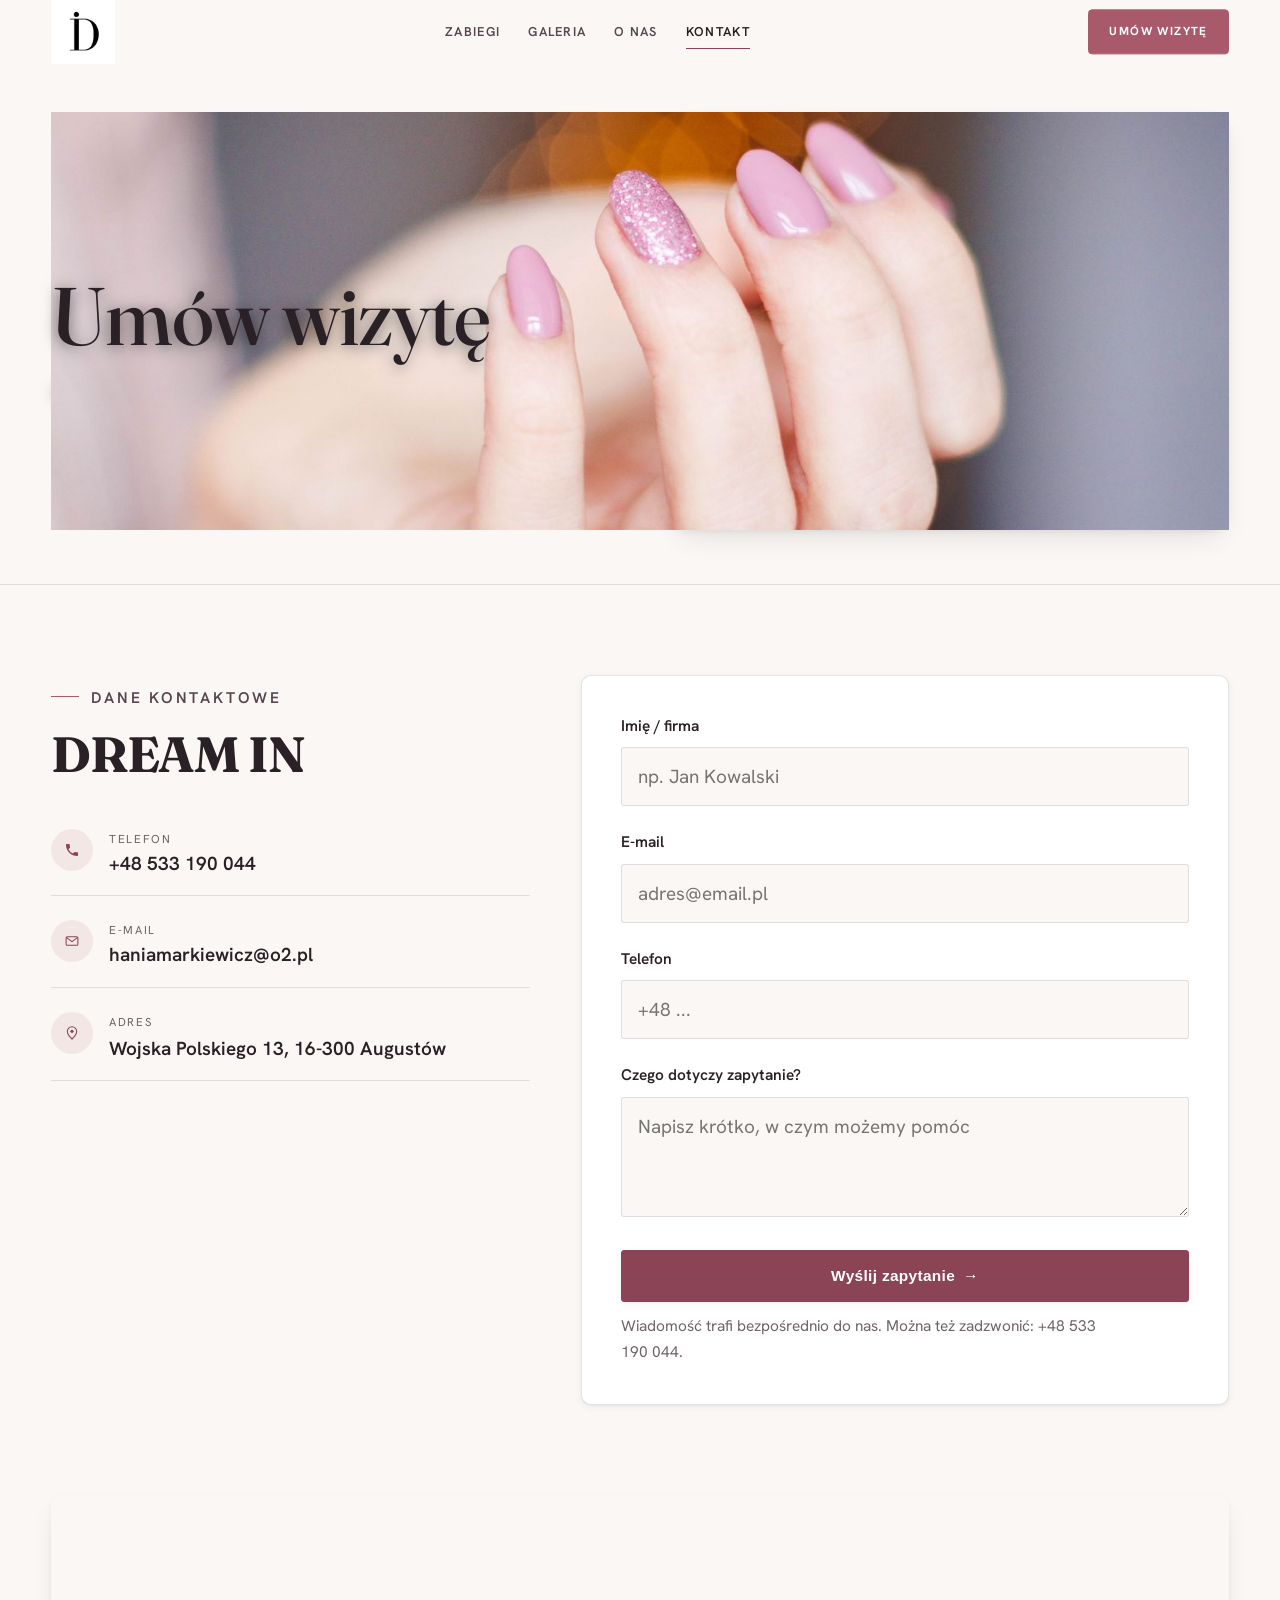
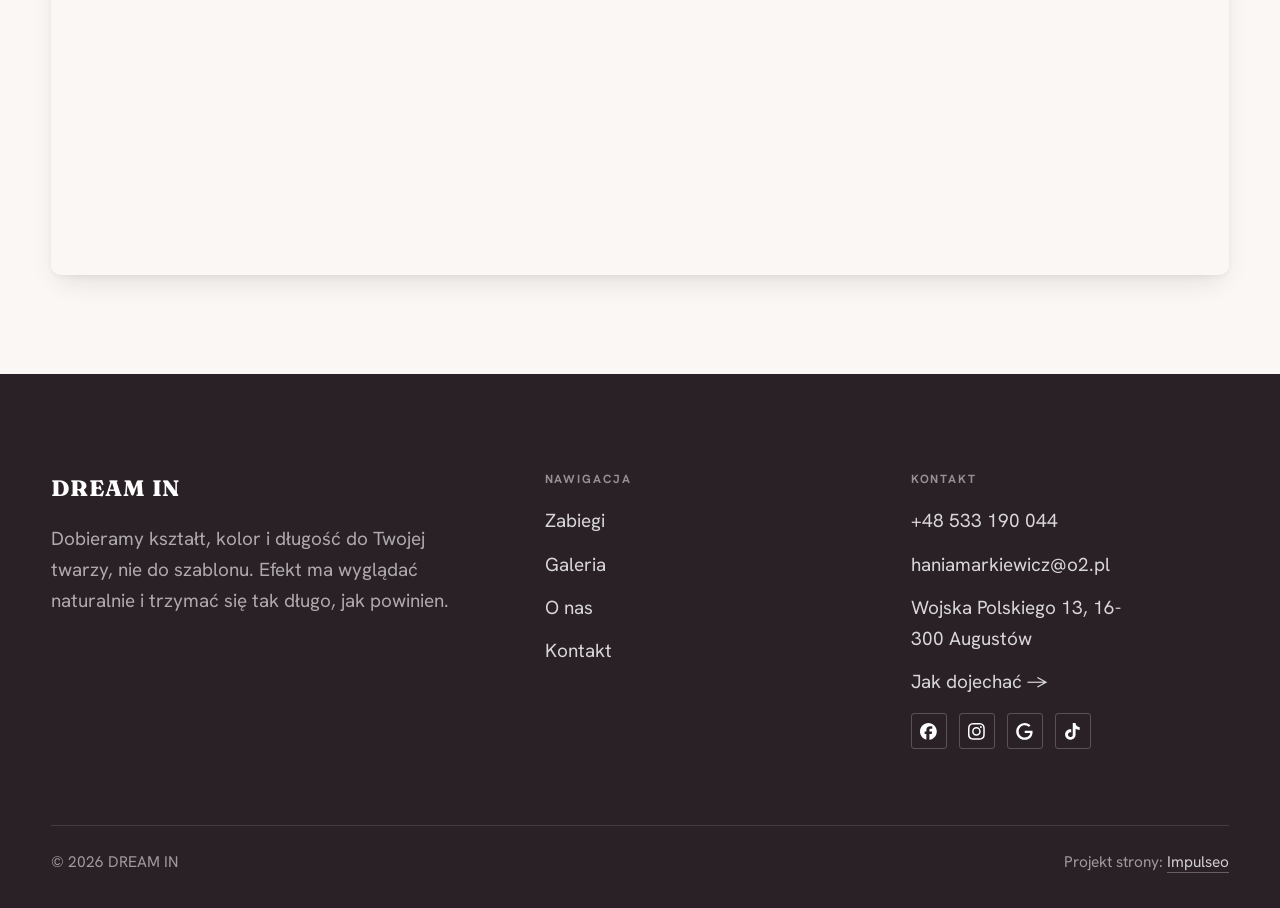
==== kontakt.html @ a9b0caac "Strona demo: dream-in" ====
<!DOCTYPE html>
<html lang="pl">
<head>
<meta charset="UTF-8">
<meta name="viewport" content="width=device-width, initial-scale=1.0">
<title>Kontakt - DREAM IN</title>
<meta name="description" content="Kontakt DREAM IN - Wojska Polskiego 13, 16-300 Augustów">
<link rel="canonical" href="https://kris20032.github.io/dream-in/kontakt.html">
<meta name="robots" content="noindex, nofollow">
<meta property="og:type" content="website">
<meta property="og:locale" content="pl_PL">
<meta property="og:site_name" content="DREAM IN">
<meta property="og:title" content="Kontakt - DREAM IN">
<meta property="og:description" content="Kontakt DREAM IN - Wojska Polskiego 13, 16-300 Augustów">
<meta property="og:url" content="https://kris20032.github.io/dream-in/kontakt.html">
<meta property="og:image" content="https://kris20032.github.io/dream-in/img/og.jpg">
<meta property="og:image:width" content="1200">
<meta property="og:image:height" content="630">
<meta name="twitter:card" content="summary_large_image">
<link rel="preconnect" href="https://fonts.googleapis.com">
<link rel="preconnect" href="https://fonts.gstatic.com" crossorigin>
<link href="https://fonts.googleapis.com/css2?family=Fraunces:wght@500;600;700&family=Hanken+Grotesk:wght@400;500;600&display=swap" rel="stylesheet">
<link rel="stylesheet" href="assets/styles.css?v=e68b31e3">
</head>
<body>

<header class="nav">
  <div class="wrap nav-inner">
    <a class="brand brand-has-logo" href="index.html"><img class="brand-logo" src="img/logo.jpg" alt="DREAM IN" width="720" height="720" decoding="async"></a>
    <nav class="nav-links">
      <a href="oferta.html">Zabiegi</a>
      <a href="realizacje.html">Galeria</a>
      <a href="o-nas.html">O nas</a>
      <a href="kontakt.html" class="active" aria-current="page">Kontakt</a>
      <a href="kontakt.html" class="btn btn-accent">Umów wizytę</a>
    </nav>
    <button class="nav-toggle" aria-label="Menu"><span></span><span></span><span></span></button>
  </div>
</header>

<main>
<section class="pagehead pagehead-soft">
  <div class="wrap">
    <figure class="ph-fig reveal"><img src="img/ph4.jpg" alt="DREAM IN - Umów wizytę" loading="lazy" width="1600" height="1066" decoding="async"></figure>
    <div class="ph-copy reveal">
      <span class="eyebrow">Kontakt</span>
      <h1>Umów wizytę</h1>
      <p>Zarezerwuj termin telefonicznie lub napisz do nas.</p>
    </div>
  </div>
</section>
<section>
  <div class="wrap contact-grid">
    <div class="reveal">
      <span class="eyebrow">Dane kontaktowe</span>
      <h2 style="margin:var(--space-4) 0 var(--space-6)">DREAM IN</h2>
      <div class="info-list">
        <div class="info-row"><div class="ic"><svg class="ico-tel" width="16" height="16" viewBox="0 0 24 24" fill="none" aria-hidden="true"><path d="M6.6 10.8a15.5 15.5 0 0 0 6.6 6.6l2.2-2.2a1 1 0 0 1 1-.24 11.4 11.4 0 0 0 3.6.58 1 1 0 0 1 1 1V20a1 1 0 0 1-1 1A17 17 0 0 1 3 4a1 1 0 0 1 1-1h3.5a1 1 0 0 1 1 1c0 1.25.2 2.46.58 3.6a1 1 0 0 1-.25 1l-2.23 2.2Z" fill="currentColor"/></svg></div><div><div class="lbl">Telefon</div><a class="val" href="tel:+48533190044">+48 533 190 044</a></div></div>
        <div class="info-row"><div class="ic"><svg class="ico-mail" width="16" height="16" viewBox="0 0 24 24" fill="none" aria-hidden="true"><rect x="3.2" y="5.5" width="17.6" height="13" rx="1.6" stroke="currentColor" stroke-width="1.6"/><path d="M4 7l8 6 8-6" stroke="currentColor" stroke-width="1.6" stroke-linecap="round" stroke-linejoin="round"/></svg></div><div><div class="lbl">E-mail</div><a class="val" href="mailto:haniamarkiewicz@o2.pl">haniamarkiewicz@o2.pl</a></div></div>
        <div class="info-row"><div class="ic"><svg class="ico-pin" width="16" height="16" viewBox="0 0 24 24" fill="none" aria-hidden="true"><path d="M12 21s7-6.1 7-11.5A7 7 0 0 0 5 9.5C5 14.9 12 21 12 21Z" stroke="currentColor" stroke-width="1.6" fill="none"/><circle cx="12" cy="9.5" r="2.4" fill="currentColor"/></svg></div><div><div class="lbl">Adres</div><div class="val">Wojska Polskiego 13, 16-300 Augustów</div></div></div>
      </div>
    </div>
    <div class="reveal">
      <form class="form" action="https://formsubmit.co/haniamarkiewicz@o2.pl" method="POST">
        <input type="hidden" name="_subject" value="Zapytanie ze strony DREAM IN">
        <input type="hidden" name="_captcha" value="false">
        <input type="hidden" name="_template" value="table">
        <div class="fld"><label for="name">Imię / firma</label><input id="name" name="name" type="text" placeholder="np. Jan Kowalski" required></div>
        <div class="fld"><label for="email">E-mail</label><input id="email" name="email" type="email" placeholder="adres@email.pl" required></div>
        <div class="fld"><label for="phone">Telefon</label><input id="phone" name="phone" type="tel" placeholder="+48 ..."></div>
        <div class="fld"><label for="msg">Czego dotyczy zapytanie?</label><textarea id="msg" name="message" placeholder="Napisz krótko, w czym możemy pomóc" required></textarea></div>
        <button type="submit" class="btn btn-accent" style="width:100%;justify-content:center">Wyślij zapytanie <span class="arr">→</span></button>
        <p class="note">Wiadomość trafi bezpośrednio do nas. Można też zadzwonić: +48 533 190 044.</p>
      </form>
    </div>
  </div>
</section>
<section style="padding-top:0">
  <div class="wrap reveal">
    <iframe class="map" title="DREAM IN - Augustów" src="https://maps.google.com/maps?q=DREAM%20IN%20August%C3%B3w&z=15&output=embed" loading="lazy" referrerpolicy="no-referrer-when-downgrade"></iframe>
  </div>
</section>
</main>

<footer>
  <div class="wrap">
    <div class="foot-grid">
      <div class="foot-brand">
        <div class="name">DREAM IN</div>
        <p>Dobieramy kształt, kolor i długość do Twojej twarzy, nie do szablonu. Efekt ma wyglądać naturalnie i trzymać się tak długo, jak powinien.</p>
      </div>
      <div class="foot-col">
        <h4>Nawigacja</h4>
        <a href="oferta.html">Zabiegi</a>
        <a href="realizacje.html">Galeria</a>
        <a href="o-nas.html">O nas</a>
        <a href="kontakt.html">Kontakt</a>
      </div>
      <div class="foot-col">
        <h4>Kontakt</h4>
        <a href="tel:+48533190044">+48 533 190 044</a>
        <a href="mailto:haniamarkiewicz@o2.pl">haniamarkiewicz@o2.pl</a>
        <p>Wojska Polskiego 13, 16-300 Augustów</p>
        <a href="https://maps.google.com/?cid=6505082979697153690&g_mp=Cidnb29nbGUubWFwcy5wbGFjZXMudjEuUGxhY2VzLlNlYXJjaFRleHQQAhgEIAA" target="_blank" rel="noopener">Jak dojechać →</a>
      <div class="foot-soc">
        <a class="soc" href="https://www.facebook.com/DreaminAugustow/?locale=pl_PL" target="_blank" rel="noopener" aria-label="Facebook - DREAM IN"><svg viewBox="0 0 24 24" aria-hidden="true" focusable="false"><path d="M9.101 23.691v-7.98H6.627v-3.667h2.474v-1.58c0-4.085 1.848-5.978 5.858-5.978.401 0 .955.042 1.468.103a8.68 8.68 0 0 1 1.141.195v3.325a8.623 8.623 0 0 0-.653-.036 26.805 26.805 0 0 0-.733-.009c-.707 0-1.259.096-1.675.309a1.686 1.686 0 0 0-.679.622c-.258.42-.374.995-.374 1.752v1.297h3.919l-.386 2.103-.287 1.564h-3.246v8.245C19.396 23.238 24 18.179 24 12.044c0-6.627-5.373-12-12-12s-12 5.373-12 12c0 5.628 3.874 10.35 9.101 11.647Z" fill="currentColor"/></svg></a>
        <a class="soc" href="https://www.instagram.com/dreamin_augustow/?hl=pl" target="_blank" rel="noopener" aria-label="Instagram - DREAM IN"><svg viewBox="0 0 24 24" aria-hidden="true" focusable="false"><path d="M7.0301.084c-1.2768.0602-2.1487.264-2.911.5634-.7888.3075-1.4575.72-2.1228 1.3877-.6652.6677-1.075 1.3368-1.3802 2.127-.2954.7638-.4956 1.6365-.552 2.914-.0564 1.2775-.0689 1.6882-.0626 4.947.0062 3.2586.0206 3.6671.0825 4.9473.061 1.2765.264 2.1482.5635 2.9107.308.7889.72 1.4573 1.388 2.1228.6679.6655 1.3365 1.0743 2.1285 1.38.7632.295 1.6361.4961 2.9134.552 1.2773.056 1.6884.069 4.9462.0627 3.2578-.0062 3.668-.0207 4.9478-.0814 1.28-.0607 2.147-.2652 2.9098-.5633.7889-.3086 1.4578-.72 2.1228-1.3881.665-.6682 1.0745-1.3378 1.3795-2.1284.2957-.7632.4966-1.636.552-2.9124.056-1.2809.0692-1.6898.063-4.948-.0063-3.2583-.021-3.6668-.0817-4.9465-.0607-1.2797-.264-2.1487-.5633-2.9117-.3084-.7889-.72-1.4568-1.3876-2.1228C21.2982 1.33 20.628.9208 19.8378.6165 19.074.321 18.2017.1197 16.9244.0645 15.6471.0093 15.236-.005 11.977.0014 8.718.0076 8.31.0215 7.0301.0839m.1402 21.6932c-1.17-.0509-1.8053-.2453-2.2287-.408-.5606-.216-.96-.4771-1.3819-.895-.422-.4178-.6811-.8186-.9-1.378-.1644-.4234-.3624-1.058-.4171-2.228-.0595-1.2645-.072-1.6442-.079-4.848-.007-3.2037.0053-3.583.0607-4.848.05-1.169.2456-1.805.408-2.2282.216-.5613.4762-.96.895-1.3816.4188-.4217.8184-.6814 1.3783-.9003.423-.1651 1.0575-.3614 2.227-.4171 1.2655-.06 1.6447-.072 4.848-.079 3.2033-.007 3.5835.005 4.8495.0608 1.169.0508 1.8053.2445 2.228.408.5608.216.96.4754 1.3816.895.4217.4194.6816.8176.9005 1.3787.1653.4217.3617 1.056.4169 2.2263.0602 1.2655.0739 1.645.0796 4.848.0058 3.203-.0055 3.5834-.061 4.848-.051 1.17-.245 1.8055-.408 2.2294-.216.5604-.4763.96-.8954 1.3814-.419.4215-.8181.6811-1.3783.9-.4224.1649-1.0577.3617-2.2262.4174-1.2656.0595-1.6448.072-4.8493.079-3.2045.007-3.5825-.006-4.848-.0608M16.953 5.5864A1.44 1.44 0 1 0 18.39 4.144a1.44 1.44 0 0 0-1.437 1.4424M5.8385 12.012c.0067 3.4032 2.7706 6.1557 6.173 6.1493 3.4026-.0065 6.157-2.7701 6.1506-6.1733-.0065-3.4032-2.771-6.1565-6.174-6.1498-3.403.0067-6.156 2.771-6.1496 6.1738M8 12.0077a4 4 0 1 1 4.008 3.9921A3.9996 3.9996 0 0 1 8 12.0077" fill="currentColor"/></svg></a>
        <a class="soc" href="https://maps.google.com/?cid=6505082979697153690&g_mp=Cidnb29nbGUubWFwcy5wbGFjZXMudjEuUGxhY2VzLlNlYXJjaFRleHQQAhgEIAA" target="_blank" rel="noopener" aria-label="Google - DREAM IN"><svg viewBox="0 0 24 24" aria-hidden="true" focusable="false"><path d="M12.48 10.92v3.28h7.84c-.24 1.84-.853 3.187-1.787 4.133-1.147 1.147-2.933 2.4-6.053 2.4-4.827 0-8.6-3.893-8.6-8.72s3.773-8.72 8.6-8.72c2.6 0 4.507 1.027 5.907 2.347l2.307-2.307C18.747 1.44 16.133 0 12.48 0 5.867 0 .307 5.387.307 12s5.56 12 12.173 12c3.573 0 6.267-1.173 8.373-3.36 2.16-2.16 2.84-5.213 2.84-7.667 0-.76-.053-1.467-.173-2.053H12.48z" fill="currentColor"/></svg></a>
        <a class="soc" href="https://www.tiktok.com/@dream.in.augustow" target="_blank" rel="noopener" aria-label="TikTok - DREAM IN"><svg viewBox="0 0 24 24" aria-hidden="true" focusable="false"><path d="M12.525.02c1.31-.02 2.61-.01 3.91-.02.08 1.53.63 3.09 1.75 4.17 1.12 1.11 2.7 1.62 4.24 1.79v4.03c-1.44-.05-2.89-.35-4.2-.97-.57-.26-1.1-.59-1.62-.93-.01 2.92.01 5.84-.02 8.75-.08 1.4-.54 2.79-1.35 3.94-1.31 1.92-3.58 3.17-5.91 3.21-1.43.08-2.86-.31-4.08-1.03-2.02-1.19-3.44-3.37-3.65-5.71-.02-.5-.03-1-.01-1.49.18-1.9 1.12-3.72 2.58-4.96 1.66-1.44 3.98-2.13 6.15-1.72.02 1.48-.04 2.96-.04 4.44-.99-.32-2.15-.23-3.02.37-.63.41-1.11 1.04-1.36 1.75-.21.51-.15 1.07-.14 1.61.24 1.64 1.82 3.02 3.5 2.87 1.12-.01 2.19-.66 2.77-1.61.19-.33.4-.67.41-1.06.1-1.79.06-3.57.07-5.36.01-4.03-.01-8.05.02-12.07z" fill="currentColor"/></svg></a>
      </div>
      </div>
    </div>
    <div class="foot-bot">
      <span>© 2026 DREAM IN</span>
      <span>Projekt strony: <a class="foot-credit" href="https://impulseo.pl" target="_blank" rel="noopener">Impulseo</a></span>
    </div>
  </div>
</footer>
<div class="sticky-reserve"><a class="sr-book" href="kontakt.html">Umów wizytę</a><a class="sr-call" href="tel:+48533190044" aria-label="Zadzwoń"><svg class="ico-tel" width="16" height="16" viewBox="0 0 24 24" fill="none" aria-hidden="true"><path d="M6.6 10.8a15.5 15.5 0 0 0 6.6 6.6l2.2-2.2a1 1 0 0 1 1-.24 11.4 11.4 0 0 0 3.6.58 1 1 0 0 1 1 1V20a1 1 0 0 1-1 1A17 17 0 0 1 3 4a1 1 0 0 1 1-1h3.5a1 1 0 0 1 1 1c0 1.25.2 2.46.58 3.6a1 1 0 0 1-.25 1l-2.23 2.2Z" fill="currentColor"/></svg></a></div>
<div class="demo-wazne" data-do="2026-09-01" data-cykl="3" hidden><svg class="dw-ico" width="13" height="13" viewBox="0 0 24 24" fill="none" aria-hidden="true"><circle cx="12" cy="12" r="8.6" stroke="currentColor" stroke-width="1.8"/><path d="M12 7.2V12l3.3 2" stroke="currentColor" stroke-width="1.8" stroke-linecap="round"/></svg><span class="dw-txt"></span></div>

<script src="assets/main.js"></script>
</body>
</html>
---- assets/styles.css ----
/* ============================================================
   STOLBASZ — premium, architektoniczny B2B fit-out
   Jasna paleta, zero brązu. System wg premium-web-craft.
   Projekt strony: Impulseo (impulseo.pl)
   ============================================================ */

:root{
  /* PALETA — jasna, architektoniczna, chłodna */
  --paper:#FBF7F4;          /* główne tło */
  --paper-2:#F1E7E4;        /* sekcje alternatywne (chłodny jasny szary) */
  --paper-3:#F1E7E4;        /* delikatne wypełnienia */
  --ink:#2A2126;            /* tekst główny — chłodny grafit */
  --ink-soft:#574550;       /* nagłówki drugorzędne */
  --muted:#94888C;          /* tekst poboczny */
  --line:rgba(42,33,38,.12);/* hairline */
  --accent:#A85A6B;         /* stonowany petrol-slate — jedyny akcent */
  --accent-d:#8A4456;
  --accent-soft:rgba(168,90,107,.10);
  --dark:#2A2126;           /* sekcje ciemne (stopka/CTA) */

  /* HOVER ZDJĘĆ — JEDEN standard dla całego silnika (decyzja K. 04.08.2026, artefakt z wariantami).
     AKTUALNE (K.+Szymon 09.08.2026, wybór z artefaktu 6 wariantów): zoom 1.05 przy 1.4s -
     przy tak długim czasie mocniejszy kadr NIE skacze, tylko „oddycha". Poprzedni standard
     (1.02 / .55s z 04.08) odbierany jako dynamiczny i szybki.
     Spoczynek lekko przygaszony, ale TYLKO tam, gdzie jest mysz (@media hover:hover) —
     na telefonie zdjęcia zostają w pełnej jasności. */
  --img-zoom:1.05;                   /* K.+Szymon 09.08: wariant F z artefaktu porównawczego */
  --img-rest:brightness(.95) saturate(.99);
  --img-hot:brightness(1.06) saturate(1.05);
  --img-dur:1.4s;                    /* K.+Szymon 09.08 (wariant F): powoli = elegancko */
  --img-ease:cubic-bezier(.16,.84,.44,1);  /* miękki ogon, efekt „oddychania" */

  /* ODSTĘPY — skala 4/8 */
  --space-1:4px; --space-2:8px; --space-3:12px; --space-4:16px; --space-5:24px;
  --space-6:32px; --space-7:48px; --space-8:64px; --space-9:96px; --space-10:128px;

  /* TYPOGRAFIA — fluid clamp() (skala podbita 16.07.2026: większe, czytelniejsze litery — uwaga Adama) */
  --text-sm:clamp(.9rem,.87rem + .12vw,1rem);
  --text-base:clamp(1.08rem,1.04rem + .18vw,1.2rem);
  --text-lg:clamp(1.24rem,1.15rem + .34vw,1.44rem);
  --text-h3:clamp(1.34rem,1.22rem + .55vw,1.66rem);
  --text-h2:clamp(2.1rem,1.66rem + 2.1vw,3.1rem);
  --text-h1:clamp(2.9rem,2.1rem + 4vw,5.1rem);

  /* PROMIENIE — architektoniczne, raczej ostre */
  --r-sm:3px; --r-md:6px; --r-lg:10px;

  /* RUCH */
  --ease:cubic-bezier(.25,.46,.45,.94); --dur:.24s;

  /* CIENIE — miękkie, warstwowe */
  --sh-sm:0 1px 2px rgba(16,24,32,.04), 0 2px 8px rgba(16,24,32,.05);
  --sh-md:0 2px 6px rgba(16,24,32,.05), 0 12px 28px -8px rgba(16,24,32,.12);
  --sh-lg:0 6px 14px rgba(16,24,32,.07), 0 26px 56px -18px rgba(16,24,32,.22);

  --hairline:1px solid var(--line);

  --font-display:'Fraunces',serif;
  --font-body:'Hanken Grotesk',sans-serif;
}

*{box-sizing:border-box;margin:0;padding:0}
html{scroll-behavior:smooth}
body{
  font-family:var(--font-body);
  font-size:var(--text-base);
  line-height:1.65;
  color:var(--ink);
  background:var(--paper);
  -webkit-font-smoothing:antialiased;
  text-rendering:optimizeLegibility;
}
img{max-width:100%;height:auto;display:block}  /* height:auto = width/height z atrybutów trzyma proporcje (TOP#12) */
a{color:inherit;text-decoration:none}

.wrap{width:min(92%,1180px);margin-inline:auto}
section{padding-block:clamp(52px,6.5vw,96px)}

h1,h2,h3{font-family:var(--font-display);font-weight:700;line-height:1.08;letter-spacing:-.02em;color:var(--ink)}
h1{font-size:var(--text-h1);letter-spacing:-.035em}
h2{font-size:var(--text-h2);letter-spacing:-.025em}
h3{font-size:var(--text-h3)}
/* MIARA — długość wiersza. WCAG 2.2 SC 1.4.8: max 80 znaków; Butterick: 45–90.
   68ch daje realnie 72–78 znaków polskiego tekstu, czyli z zapasem pod granicą.
   Wcześniej limit miał TYLKO <p> — <li>, <blockquote> i <dd> nie miały żadnego,
   i to jedyny powód, dla którego 23 bloki na dwóch oddanych stronach jadą po
   83–106 znaków w wierszu (pomiar 07.08.2026, bramka `miara`).
   ⚠️ Listy i definicje ograniczamy TYLKO bez klasy: `ul`/`ol` z klasą to u nas
   układ (siatki kafli, menu), a nie tekst ciągły — tam miarę wyznacza układ. */
/* 60ch, nie 68ch (K. 10.08): po zmianie fontów na węższe kroje (DM Sans i spółka)
   w 68ch mieściło się ~90 znaków - bramka pikselowa słusznie zgłaszała przekroczenie
   granicy 80. Pomiar na żywej przeglądarce: 60ch = 90 znaków, 53ch = ~78 znaków, czyli normę WCAG 1.4.8. */
:root{ --miara:53ch }
p{max-width:min(100%,var(--miara))}
blockquote,
ul:not([class])>li, ol:not([class])>li,
dl:not([class])>dd{max-width:min(100%,var(--miara))}

/* ⚠️ Świadomie BEZ wyjątku `.tile p,.card p,.svc p{max-width:none}`, choć nasuwa się sam:
   te akapity BYŁY już ograniczone (stare `p{max-width:65ch}`), więc „wyjątek" nie odblokowałby
   niczego nowego — tylko ROZLUŹNIŁ stan sprzed zmiany na wszystkich demach naraz.
   `figcaption` żadna z reguł wyżej nie dotyczy, więc też nie potrzebuje zwolnienia. */

/* ŁAMANIE. `balance` wyrównuje długości wierszy w nagłówku, `pretty` pilnuje ostatniego
   wiersza akapitu, żeby nie został w nim jeden wyraz. Obsługiwane od Chrome 117 /
   Safari 17.5; starsze przeglądarki po prostu ignorują tę własność.
   `text-wrap:pretty` nie występowało dotąd ANI RAZ w silniku ani w repo klientów. */
h1,h2,h3,.lead,.lede{text-wrap:balance}
p,li,blockquote,dd{text-wrap:pretty}

.eyebrow{
  font-family:var(--font-body);
  font-size:var(--text-sm);
  font-weight:600;
  letter-spacing:.18em;
  text-transform:uppercase;
  color:var(--accent);
  display:inline-flex;align-items:center;gap:var(--space-3);
}
/* flex:none + margin-top = kreska trzyma się PIERWSZEJ linii. Wcześniej align-items:center
   centrowało ją względem całego bloku i przy zawinięciu (długi kicker typu
   „…WNĘTRZ · LESZNO · OD 2019") druga linia lądowała z brzydkim wcięciem. */
.eyebrow{align-items:flex-start}
.eyebrow>*,.eyebrow{text-wrap:balance}   /* dlugi kicker lamal sie na sierote typu samo „2019" w drugiej linii */
.eyebrow::before{content:"";width:28px;height:1px;background:var(--accent);display:inline-block;flex:none;margin-top:.62em}

.muted{color:var(--muted)}
.lead{font-size:var(--text-lg);line-height:1.55;color:var(--ink-soft);max-width:50ch}

/* ---------- BUTTONS ---------- */
.btn{
  display:inline-flex;align-items:center;gap:var(--space-2);
  font-weight:600;font-size:var(--text-sm);letter-spacing:.02em;
  padding:var(--space-4) var(--space-6);
  border-radius:var(--r-sm);
  transition:transform var(--dur) var(--ease),box-shadow var(--dur) var(--ease),background var(--dur) var(--ease);
  cursor:pointer;border:1px solid transparent;
}
.btn-accent{background:var(--accent);color:#fff;box-shadow:var(--sh-sm)}
.btn-accent:hover{background:var(--accent-d);transform:translateY(-2px);box-shadow:var(--sh-md)}
.btn-accent:active{transform:translateY(0);box-shadow:var(--sh-sm)}
.btn-ghost{background:transparent;color:var(--ink);border-color:var(--line)}
.btn-ghost:hover{border-color:var(--accent);color:var(--accent);transform:translateY(-2px)}
.btn-light{background:#fff;color:var(--ink);box-shadow:var(--sh-sm)}
.btn-light:hover{transform:translateY(-2px);box-shadow:var(--sh-md)}
.btn .arr{transition:transform var(--dur) var(--ease)}
.btn:hover .arr{transform:translateX(4px)}

/* ---------- NAV ---------- */
.nav{
  position:sticky;top:0;z-index:50;
  background:color-mix(in srgb,var(--paper) 88%,transparent);
  backdrop-filter:saturate(140%) blur(10px);
  border-bottom:var(--hairline);
}
.nav-inner{display:flex;align-items:center;justify-content:space-between;gap:var(--space-5);height:72px}
/* ANTY-NACHODZENIE (K. 05.08.2026): długa nazwa firmy + przycisk z pełnym numerem nie mieściły się w pasku
   i flex ściskał linki PONIŻEJ ich treści - "Kontakt" wchodził na ramkę "Zadzwoń +48 ...". Teraz ustępuje
   nazwa marki (skrót wielokropkiem), a menu i przycisk nigdy się nie kurczą ani nie zachodzą na siebie. */
.brand{display:flex;flex-direction:column;line-height:1;min-width:0;flex:0 1 auto}
.brand .name{font-family:var(--font-display);font-weight:800;font-size:1.35rem;letter-spacing:.04em;white-space:nowrap;overflow:hidden;text-overflow:ellipsis}
.brand .sub{font-size:.62rem;letter-spacing:.34em;text-transform:uppercase;color:var(--muted);margin-top:5px;white-space:nowrap;overflow:hidden;text-overflow:ellipsis}
.nav-links{display:flex;align-items:center;gap:var(--space-6);flex:0 0 auto}
.nav-links a{font-size:var(--text-sm);font-weight:500;color:var(--ink-soft);position:relative;padding-block:4px;white-space:nowrap;transition:color var(--dur) var(--ease)}
.nav-links a::after{content:"";position:absolute;left:0;bottom:0;width:0;height:1.5px;background:var(--accent);transition:width var(--dur) var(--ease)}
.nav-links a:hover,.nav-links a.active{color:var(--ink)}
.nav-links a:hover::after,.nav-links a.active::after{width:100%}
.nav-links .btn{padding:var(--space-2) var(--space-5)}
/* przyciski w nav: właściwy kolor (przebij .nav-links a) + bez podkreślenia */
.nav-links a.btn-accent{color:#fff}
.nav-links a.btn-ghost,.nav-links a.btn-light{color:var(--ink)}
/* CTA w pasku: NIE podkreślenie spod linków menu, ale ten sam przelatujący błysk,
   co na wszystkich innych przyciskach (zgłoszenie K. 13.08.2026 - „na hero jest efekt
   światła przechodzącego przez przycisk, na navbarze go nie ma, a mają być identyczne").
   Reguła `.nav-links a::after` jest silniejsza od `.btn::after`, więc trzeba jej
   geometrię wyzerować i wpisać połysk z nazwy - samo `display:none` gasiło efekt. */
.nav-links a.btn::after{
  display:block;content:"";position:absolute;inset:0;z-index:-1;pointer-events:none;
  inset:0;width:auto;height:auto;border-radius:inherit;   /* kasuje geometrię podkreślenia (width:0;height:1.5px) */
  background:linear-gradient(100deg,transparent 32%,rgba(255,255,255,.20) 50%,transparent 68%);
  translate:-120% 0}
@media (prefers-reduced-motion:no-preference){
  .nav-links a.btn:hover::after{translate:120% 0;transition:translate .75s var(--mt-ease,cubic-bezier(.16,.84,.44,1))}
}
.nav-toggle{display:none;background:none;border:none;cursor:pointer;flex-direction:column;gap:5px;padding:8px}
.nav-toggle span{width:24px;height:2px;background:var(--ink);transition:var(--dur)}
/* Ciasny zakres MIĘDZY menu mobilnym a pełnym pulpitem: zbijamy odstępy i nazwę marki,
   żeby wszystko zmieściło się naturalnie, zanim w ogóle dojdzie do skracania wielokropkiem. */
@media(max-width:1280px) and (min-width:921px){
  .nav-links{gap:var(--space-4)}
  .nav-links .btn{padding:var(--space-2) var(--space-4)}
  .brand .name{font-size:1.15rem}
}

/* ---------- HERO (split) ---------- */
.hero{position:relative;overflow:hidden;border-bottom:var(--hairline)}
.hero-grid{display:grid;grid-template-columns:1.05fr .95fr;gap:clamp(24px,4vw,60px);align-items:center;
  padding-block:clamp(36px,4.5vw,64px)}
.hero-copy .eyebrow{margin-bottom:var(--space-5)}
.hero-copy h1{margin-bottom:var(--space-5)}
.hero-copy .lead{margin-bottom:var(--space-7)}
.hero-actions{display:flex;flex-wrap:wrap;gap:var(--space-4)}
.hero-art{position:relative;aspect-ratio:4/3;border-radius:var(--r-lg);overflow:hidden;box-shadow:var(--sh-lg)}
.hero-art img{width:100%;height:100%;object-fit:cover}
.hero-art::after{content:"";position:absolute;inset:0;background:linear-gradient(180deg,transparent 55%,rgba(18,24,28,.28))}
.hero-badge{position:absolute;left:var(--space-5);bottom:var(--space-5);z-index:2;
  background:rgba(252,252,251,.94);backdrop-filter:blur(4px);
  border-radius:var(--r-md);padding:var(--space-4) var(--space-5);box-shadow:var(--sh-md);max-width:78%}
.hero-badge strong{display:block;font-family:var(--font-display);font-size:1rem;letter-spacing:-.01em}
.hero-badge span{font-size:var(--text-sm);color:var(--muted)}

/* ---------- HERO duży / kinowy (strona główna) ---------- */
.hero-cine{position:relative;min-height:clamp(560px,82vh,840px);min-height:clamp(560px,82svh,840px);display:flex;align-items:center;overflow:hidden;border-bottom:var(--hairline)}
.hero-cine>img{position:absolute;inset:0;width:100%;height:100%;object-fit:cover;z-index:0}
.hero-cine::after{content:"";position:absolute;inset:0;z-index:1;
  background:linear-gradient(95deg,rgba(13,18,23,.86) 0%,rgba(13,18,23,.64) 32%,rgba(13,18,23,.24) 62%,rgba(13,18,23,.04) 100%)}
.hero-cine .wrap{position:relative;z-index:2;padding-block:var(--space-8)}
.hero-cine .hero-copy{max-width:660px}
.hero-cine .eyebrow{color:#fff;margin-bottom:var(--space-5)}
.hero-cine .eyebrow::before{background:#fff}
.hero-cine h1{color:#fff;margin-bottom:var(--space-5);font-size:clamp(2.9rem,2rem + 4.4vw,5.2rem);text-wrap:balance}
.hero-cine .lead{color:rgba(255,255,255,.92);max-width:48ch;margin-bottom:var(--space-7)}
.hero-cine .hero-actions{display:flex;flex-wrap:wrap;gap:var(--space-4)}
/* NISKIE OKNO (laptop z dokiem i paskami przeglądarki ma ~700-780 px wysokości widoku):
   H1 do 5.2rem + długi lead nie mieściły się i przyciski wypadały POD krawędź ekranu -
   klient widział stronę bez ani jednego CTA. Skalujemy w dół, zamiast przycinać treść. */
@media(min-width:821px) and (max-height:820px){
  .hero-cine{min-height:clamp(520px,94svh,780px)}
  .hero-cine .wrap{padding-block:var(--space-6)}
  .hero-cine h1{font-size:clamp(2.2rem,1.5rem + 2.6vw,3.6rem);margin-bottom:var(--space-4)}
  .hero-cine .eyebrow{margin-bottom:var(--space-4)}
  .hero-cine .lead{margin-bottom:var(--space-5);max-width:44ch}
}
@media(max-width:680px){
  .hero-cine{min-height:clamp(520px,76vh,640px);min-height:clamp(520px,76svh,640px);align-items:flex-end}
  .hero-cine::after{background:linear-gradient(0deg,rgba(13,18,23,.9) 6%,rgba(13,18,23,.45) 55%,rgba(13,18,23,.25) 100%)}
  .hero-cine .wrap{padding-bottom:var(--space-9)}
  /* TELEFON (~90% oglądających): lead potrafił zająć 8 linii i zepchnąć CTA poza pierwszy ekran.
     Zwężamy interlinię i skalę - treści nie ucinamy, bo to ona sprzedaje. */
  .hero-cine .lead{font-size:.98rem;line-height:1.5;margin-bottom:var(--space-5)}
  .hero-cine .eyebrow{font-size:.72rem;letter-spacing:.13em;margin-bottom:var(--space-4)}
  .hero-cine .eyebrow::before{width:20px}
  .hero-cine h1{margin-bottom:var(--space-4)}
}

/* full-bleed hero variant (podstrony) */
.pagehead{position:relative;min-height:46vh;min-height:46svh;display:flex;align-items:flex-end;overflow:hidden;border-bottom:var(--hairline)}
.pagehead img{position:absolute;inset:0;width:100%;height:100%;object-fit:cover}
/* 10.08.2026 (decyzja K.): mocniejsze przyciemnienie + cień pod tekstem. Bramka mierzyła na
   nagłówkach podstron 3,38-3,43:1 przy wymaganych 4,5 — jasne zdjęcie (hala, śnieg, niebo)
   podchodziło pod biały tekst. Zdjęcia klientów są różne, więc kontrast musi dawać WARSTWA,
   a nie szczęśliwy dobór kadru. */
.pagehead::after{content:"";position:absolute;inset:0;background:linear-gradient(180deg,rgba(18,24,28,.40),rgba(18,24,28,.76))}
.pagehead .wrap{position:relative;z-index:2;padding-block:var(--space-9);color:#fff}
.pagehead h1{color:#fff;max-width:18ch;text-shadow:0 2px 16px rgba(0,0,0,.55)}
.pagehead .eyebrow{color:#fff}
.pagehead .eyebrow::before{background:#fff}
.pagehead p{color:rgba(255,255,255,.92);margin-top:var(--space-4);max-width:54ch;text-shadow:0 1px 12px rgba(0,0,0,.5)}

/* ---------- STRIP (pasek skrótów / liczby) ---------- */
.strip{background:var(--dark);color:#fff}
/* PASEK HASEŁ — standard 04.08.2026 (decyzja K.): 5 haseł w JEDNYM rzędzie, tekst WYŚRODKOWANY,
   węższe marginesy boczne niż reszta strony (pasek ma iść szerzej), równe wysokości kolumn. */
.strip .wrap{width:min(96%,1440px);display:grid;grid-template-columns:repeat(5,1fr);
  gap:var(--space-5);padding-block:var(--space-7);align-items:stretch}
.strip .item .k{font-family:var(--font-display);font-size:clamp(1.05rem,.82rem + .85vw,1.55rem);
  font-weight:800;letter-spacing:-.02em;color:#fff;line-height:1.18;text-wrap:balance}
.strip .item .v{font-size:var(--text-sm);color:rgba(255,255,255,.66);margin-top:var(--space-2);line-height:1.4}
.strip .item{border-left:2px solid var(--accent);padding-inline:var(--space-4);
  text-align:center;display:flex;flex-direction:column;justify-content:center}
/* liczba kolumn = liczba haseł, żeby ostatnie nie zostawało samo w drugim rzędzie.
   Klasę n-N nadaje multipage.py; domyślnie (bez klasy) pasek jest 5-kolumnowy. */
.strip.n-2 .wrap{grid-template-columns:repeat(2,1fr)}
.strip.n-3 .wrap{grid-template-columns:repeat(3,1fr)}
.strip.n-4 .wrap{grid-template-columns:repeat(4,1fr);gap:var(--space-6)}
.strip.n-4 .item .k{font-size:clamp(1.3rem,1rem + 1.1vw,2rem)}
.strip.n-6 .wrap{grid-template-columns:repeat(6,1fr);gap:var(--space-4)}
.strip.n-6 .item .k{font-size:clamp(.98rem,.8rem + .7vw,1.35rem)}
/* równe łamanie: zamiast "długa linia + jedno słowo" obie linie zbliżonej długości */
.strip .item .k{text-wrap:balance}

/* ---------- SECTION HEAD ---------- */
.head{max-width:48rem;margin-bottom:var(--space-8)}
.head.center{margin-inline:auto;text-align:center}
.head .eyebrow{margin-bottom:var(--space-4)}
.head h2{margin-bottom:var(--space-4)}
.head p{color:var(--muted);font-size:var(--text-lg);line-height:1.55}
.head.center p{margin-inline:auto}

/* ---------- INTRO SPLIT ---------- */
.split{display:grid;grid-template-columns:.92fr 1.08fr;gap:clamp(28px,5vw,80px);align-items:center}
.split.rev{grid-template-columns:1.08fr .92fr}
.split.rev .split-art{order:-1}
.split-art{position:relative;aspect-ratio:5/4;border-radius:var(--r-lg);overflow:hidden;box-shadow:var(--sh-lg)}
.split-art img{width:100%;height:100%;object-fit:cover}
.split-copy h2{margin-bottom:var(--space-5)}
.split-copy p+p{margin-top:var(--space-4)}
.split-copy .btn{margin-top:var(--space-6)}

/* ---------- SERVICES (zakres) ---------- */
.svc-grid{display:grid;grid-template-columns:repeat(auto-fit,minmax(280px,1fr));gap:var(--space-5)}
.svc{background:#fff;border:var(--hairline);border-radius:var(--r-md);padding:var(--space-7) var(--space-6);
  transition:transform var(--dur) var(--ease),box-shadow var(--dur) var(--ease),border-color var(--dur) var(--ease);
  position:relative;overflow:hidden}
.svc::before{content:"";position:absolute;left:0;top:0;width:3px;height:0;background:var(--accent);transition:height var(--dur) var(--ease)}
.svc:hover{transform:translateY(-4px);box-shadow:var(--sh-md);border-color:transparent}
.svc:hover::before{height:100%}
.svc .ic{font-family:var(--font-display);font-size:.8rem;font-weight:700;letter-spacing:.12em;color:var(--accent);margin-bottom:var(--space-4)}
.svc h3{margin-bottom:var(--space-3);font-size:1.22rem}
.svc p{color:var(--muted);font-size:var(--text-base);line-height:1.6}

/* big detailed service rows */
.svc-row{display:grid;grid-template-columns:.8fr 1.2fr;gap:clamp(20px,4vw,60px);align-items:center;padding-block:var(--space-8)}
.svc-row+.svc-row{border-top:var(--hairline)}
.svc-row.rev{grid-template-columns:1.2fr .8fr}
/* Naprzemienny układ wierszy oferty: co drugi wiersz ma zdjęcie po PRAWEJ.
   Było `order:-1` — martwy kod, bo zdjęcie i tak jest pierwszym dzieckiem w HTML,
   więc wszystkie wiersze wyglądały identycznie (zdjęcie zawsze z lewej), a `rev`
   zmieniało tylko szerokość kolumn. Znalezione 29.07.2026 przy różnicowaniu kierunków
   animacji (pomiar pozycji: art.mid 390/502 przy row.mid 756 — zawsze lewa strona). */
.svc-row.rev .svc-row-art{order:2}
.svc-row-art{aspect-ratio:4/3;border-radius:var(--r-md);overflow:hidden;box-shadow:var(--sh-md)}
.svc-row-art img{width:100%;height:100%;object-fit:cover}
.svc-row h3{font-size:1.5rem;margin-bottom:var(--space-4)}
.svc-row .num{font-family:var(--font-display);font-size:.85rem;font-weight:700;letter-spacing:.14em;color:var(--accent);display:block;margin-bottom:var(--space-3)}
.svc-row ul{list-style:none;margin-top:var(--space-4);display:flex;flex-direction:column;gap:var(--space-2)}
.svc-row li{position:relative;padding-left:var(--space-5);color:var(--muted);font-size:var(--text-base)}
.svc-row li::before{content:"";position:absolute;left:0;top:.62em;width:8px;height:1px;background:var(--accent)}

/* ---------- GALLERY (realizacje) ---------- */
.gallery{display:grid;grid-template-columns:repeat(12,1fr);gap:var(--space-4);grid-auto-rows:200px}
/* GALERIA MASONRY — pionowe zdjęcia (portrety beauty/wellness) bez przycinania: kolumny, height auto */
.gallery-masonry{column-count:3;column-gap:var(--space-4)}
@media(max-width:900px){.gallery-masonry{column-count:2}}
@media(max-width:560px){.gallery-masonry{column-count:1}}
.gallery-masonry .m-tile{break-inside:avoid;margin:0 0 var(--space-4);padding:0;position:relative;overflow:hidden;border-radius:var(--r-md);border:1px solid var(--line)}
.gallery-masonry .m-tile img{width:100%;height:auto;display:block}
.gallery-masonry .m-tile .cap{position:absolute;left:0;right:0;bottom:0;padding:var(--space-4);color:#fff;background:linear-gradient(0deg,rgba(0,0,0,.55),transparent);font-size:var(--text-sm)}
.gallery-masonry .m-tile .cap small{display:block;font-weight:400;opacity:.78;letter-spacing:.04em;text-transform:uppercase;font-size:.66rem;margin-top:3px}
.tile{position:relative;overflow:hidden;border-radius:var(--r-md);box-shadow:var(--sh-sm);
  transition:transform var(--dur) var(--ease),box-shadow var(--dur) var(--ease)}
.tile img{width:100%;height:100%;object-fit:cover;
  transition:transform var(--img-dur) var(--img-ease),filter var(--img-dur) var(--img-ease)}
.tile:hover{box-shadow:var(--sh-md)}
.tile .cap{position:absolute;left:0;right:0;bottom:0;padding:var(--space-5) var(--space-4) var(--space-4);
  /* mocniejszy spad + cien pod tekstem: na JASNYCH zdjeciach klienta (biale fronty, sciany)
     slaby gradient dawal kontrast ~1.5:1 zamiast wymaganych 3.6:1 (bramka wygladu, 10.08.2026) */
  background:linear-gradient(transparent 10%,rgba(18,24,28,.55) 40%,rgba(18,24,28,.88) 68%,rgba(18,24,28,.99));color:#fff;
  text-shadow:0 1px 2px rgba(0,0,0,.85),0 2px 10px rgba(0,0,0,.55);
  font-size:var(--text-sm);font-weight:600;letter-spacing:.01em;
  opacity:0;transform:translateY(8px);transition:var(--dur) var(--ease)}
.tile:hover .cap{opacity:1;transform:translateY(0)}
.tile .cap small{display:block;font-weight:400;opacity:.78;letter-spacing:.04em;text-transform:uppercase;font-size:.66rem;margin-top:3px}
/* bento spans */
.t-wide{grid-column:span 6}
.t-tall{grid-column:span 6;grid-row:span 2}
.t-std{grid-column:span 6}
.t-third{grid-column:span 4}
.t-two3{grid-column:span 8}

/* ---------- TRUST / WIARYGODNOŚĆ ---------- */
.trust{background:var(--paper-2)}
.trust-grid{display:grid;grid-template-columns:repeat(auto-fit,minmax(240px,1fr));gap:var(--space-5);margin-top:var(--space-7)}
.trust-card{background:#fff;border-radius:var(--r-md);padding:var(--space-7) var(--space-6);box-shadow:var(--sh-sm);border-top:3px solid var(--accent)}
.trust-card .big{font-family:var(--font-display);font-size:clamp(1.8rem,1.3rem + 1.6vw,2.6rem);font-weight:800;letter-spacing:-.02em;color:var(--ink);line-height:1}
.trust-card h3{font-size:1.12rem;margin:var(--space-3) 0 var(--space-2)}
.trust-card p{color:var(--muted);font-size:var(--text-base);line-height:1.55}

/* ---------- CTA band ---------- */
.cta{background:var(--dark);color:#fff;position:relative;overflow:hidden}
/* telefon w CTA: na ciemnym tle biały (domyślnie), rodziny z JASNYM tłem CTA
   nadpisują to u siebie - wcześniej kolor siedział w stylu inline i wygrywał z rodziną. */
.cta .btn-ghost-cta{color:#fff;border-color:rgba(255,255,255,.3)}
.cta .wrap{display:grid;grid-template-columns:1.4fr .6fr;gap:var(--space-7);align-items:center;position:relative;z-index:2}
.cta h2{color:#fff;max-width:20ch}
.cta p{color:rgba(255,255,255,.74);margin-top:var(--space-4)}
.cta-actions{display:flex;flex-direction:column;gap:var(--space-3);align-items:flex-start}
.cta::before{content:"";position:absolute;right:-80px;top:-80px;width:360px;height:360px;border-radius:50%;
  background:radial-gradient(circle,var(--accent-soft),transparent 70%)}

/* ---------- CONTACT ---------- */
.contact-grid{display:grid;grid-template-columns:.85fr 1.15fr;gap:clamp(28px,4vw,56px);align-items:start}
.info-list{display:flex;flex-direction:column;gap:var(--space-2)}
.info-row{display:flex;gap:var(--space-4);align-items:flex-start;padding-block:var(--space-4);border-bottom:var(--hairline)}
.info-row .ic{flex:none;width:42px;height:42px;display:grid;place-items:center;border-radius:50%;
  background:var(--accent-soft);color:var(--accent);font-size:1.05rem}
.info-row .lbl{font-size:.72rem;letter-spacing:.14em;text-transform:uppercase;color:var(--muted)}
.info-row .val{font-weight:600;font-size:var(--text-base);margin-top:2px}
.info-row a.val:hover{color:var(--accent)}
.map{border:none;border-radius:var(--r-lg);box-shadow:var(--sh-md);width:100%;height:100%;min-height:380px;filter:grayscale(.2) contrast(1.02)}
.form{background:#fff;border:var(--hairline);border-radius:var(--r-lg);padding:clamp(24px,3vw,40px);box-shadow:var(--sh-sm)}
.form .fld{margin-bottom:var(--space-5)}
.form label{display:block;font-size:var(--text-sm);font-weight:600;margin-bottom:var(--space-2)}
.form input,.form textarea{width:100%;font-family:inherit;font-size:var(--text-base);color:var(--ink);
  padding:var(--space-4);border:var(--hairline);border-radius:var(--r-sm);background:var(--paper);transition:border-color var(--dur)}
.form input:focus,.form textarea:focus{outline:none;border-color:var(--accent);background:#fff}
.form textarea{resize:vertical;min-height:120px}
.form .note{font-size:var(--text-sm);color:var(--muted);margin-top:var(--space-3)}

/* ---------- FOOTER ---------- */
footer{background:var(--dark);color:#fff;padding-block:var(--space-9) var(--space-6)}
.foot-grid{display:grid;grid-template-columns:1.4fr 1fr 1fr;gap:var(--space-7);margin-bottom:var(--space-8)}
.foot-brand .name{font-family:var(--font-display);font-weight:800;font-size:1.4rem;letter-spacing:.04em}
.foot-brand p{color:rgba(255,255,255,.62);margin-top:var(--space-4);font-size:var(--text-base);max-width:38ch}
.foot-col h4{font-size:.74rem;letter-spacing:.16em;text-transform:uppercase;color:rgba(255,255,255,.5);margin-bottom:var(--space-4)}
.foot-col a,.foot-col p{display:block;color:rgba(255,255,255,.82);font-size:var(--text-base);margin-bottom:var(--space-3)}
.foot-col a:hover{color:#fff}
.foot-bot{border-top:1px solid rgba(255,255,255,.12);padding-top:var(--space-5);display:flex;justify-content:space-between;flex-wrap:wrap;gap:var(--space-3);
  font-size:var(--text-sm);color:rgba(255,255,255,.55)}
.foot-bot a:hover{color:#fff}
/* Podpis w stopce = klikalny link do impulseo.pl (31.07.2026). Ma być WIDOCZNIE klikalny,
   ale nie krzyczeć - stąd sam kolor jaśniejszy + delikatne podkreślenie na najeździe. */
.foot-bot a.foot-credit{color:rgba(255,255,255,.78);text-decoration:none;border-bottom:1px solid rgba(255,255,255,.28)}
.foot-bot a.foot-credit:hover{color:#fff;border-bottom-color:#fff}

/* ---------- REVEAL ---------- */
.reveal{opacity:0;transform:translateY(22px);transition:opacity .6s var(--ease),transform .6s var(--ease)}
.reveal.in{opacity:1;transform:none}

/* ---------- RESPONSIVE ---------- */
@media(max-width:920px){
  .hero-grid,.split,.split.rev,.svc-row,.svc-row.rev,.cta .wrap,.contact-grid,.foot-grid{grid-template-columns:1fr}
  .split.rev .split-art,.svc-row.rev .svc-row-art{order:0}
  .hero-art{aspect-ratio:16/10;max-height:420px}
  .strip .wrap,.strip.n-2 .wrap,.strip.n-3 .wrap,.strip.n-4 .wrap,.strip.n-6 .wrap{grid-template-columns:repeat(2,1fr);gap:var(--space-6)}
  .strip .item .k,.strip.n-6 .item .k{font-size:clamp(1.3rem,1.1rem + 1vw,2rem)}
  .gallery{grid-auto-rows:180px}
  .t-wide,.t-tall,.t-std,.t-third,.t-two3{grid-column:span 6}
  .t-tall{grid-row:span 1}
  .cta-actions{flex-direction:row;flex-wrap:wrap}
  .foot-grid{gap:var(--space-6)}
}
@media(max-width:680px){
  .nav-links{position:fixed;inset:72px 0 auto 0;background:var(--paper);flex-direction:column;align-items:stretch;
    gap:0;padding:var(--space-4) 6%;border-bottom:var(--hairline);box-shadow:var(--sh-md);
    transform:translateY(-120%);transition:transform var(--dur) var(--ease)}
  .nav-links.open{transform:translateY(0)}
  .nav-links a{padding-block:var(--space-4);border-bottom:var(--hairline)}
  .nav-links .btn{margin-top:var(--space-3);justify-content:center}
  .nav-toggle{display:flex}
  .strip .wrap,.strip.n-2 .wrap,.strip.n-3 .wrap,.strip.n-4 .wrap,.strip.n-6 .wrap{grid-template-columns:1fr}
  .gallery{grid-template-columns:repeat(6,1fr)}
  .foot-grid{grid-template-columns:1fr}
}
@media(prefers-reduced-motion:reduce){
  /* audyt 09.08 TOP#14: samo skrócenie duration przy animacji INFINITE = stroboskop
     (pętla .01ms miga ekranem); iteration-count:1 gasi pętlę naprawdę. Pseudoelementy
     też - tła hero (gastro/studio) animują ::before/img, blanket na * ich nie łapał. */
  *,*::before,*::after{animation-duration:.01ms!important;animation-iteration-count:1!important;animation-delay:0s!important;transition:none!important}
  .reveal{opacity:1!important;transform:none!important}
  html{scroll-behavior:auto}
}

/* ============================================================
   PREMIUM LAYER — destylat deep-researchu branż (anty-AI, spokój).
   Zmienne STOLBASZ (--accent/--ink/--paper/--line/--dark). Ruch ledwo
   zauważalny, krzywa cubic-bezier(.16,.84,.44,1); prefers-reduced-motion
   pokryte blanketem wyżej. Karty hairline zamiast cieni = #1 sygnał „nie-AI".
   ============================================================ */

/* więcej oddechu między sekcjami (liderzy: 110-130px) */
section{padding-block:clamp(64px,8vw,128px)}

/* 1) Aksamitny reveal — dłuższa, miękka krzywa zamiast „skoku" */
.reveal{transition:opacity .9s cubic-bezier(.16,.84,.44,1),transform .9s cubic-bezier(.16,.84,.44,1);will-change:opacity,transform}
/* stagger TYLKO w galerii (tam pozycja = porządek dzieci) */
.gallery .reveal:nth-child(2){transition-delay:.07s}
.gallery .reveal:nth-child(3){transition-delay:.14s}
.gallery .reveal:nth-child(4){transition-delay:.21s}
.gallery .reveal:nth-child(5){transition-delay:.28s}
.gallery .reveal:nth-child(6){transition-delay:.35s}

/* 2) Hero STATYCZNY na .hero-cine — Ken Burns CAŁKIEM WYŁĄCZONY 26.06 (3. zgłoszenie Szymona).
   GENEZA: animowanie scale na <img> hero z teksturami (cegły/framugi) re-samplinguje obraz
   klatka po klatce → na części ekranów drobne drganie/shimmer = „heroshot się trzęsie".
   translateY usunięto wcześniej, scale-only + will-change/GPU NIE wystarczyły do GWARANCJI gładkości.
   Krzysztof zażądał pewności („make sure, że błąd się nie pojawi") > efekt. Zero animacji = 0% drgania.
   Delikatny zoom zostaje TYLKO w pełnoekranowych hero gastro/studio (hg-bg/hs-bg — tło, inny
   mechanizm, chwalone, nigdy nie zgłaszane). NIE wracać do KB na .hero-cine bez realnego testu
   na sprzęcie klienta — to ryzyko regresji „trzęsienia”. */
/* BEZPIECZNY "wow" na hero = jednorazowy FADE-IN (opacity), nie zoom.
   opacity nie dotyka bitmapy → gładkie na KAŻDYM zdjęciu/ekranie/GPU, zero ryzyka migotania.
   Geometryczny ruch (scale/translate) na .hero-cine jest ZAKAZANY (bramka pilnuje). */
@keyframes heroFade{from{opacity:0}to{opacity:1}}
.hero-cine>img{transform:none;animation:heroFade 1.1s ease-out both}

/* 3) Akcentowy hairline pod nagłówkiem sekcji, który „rysuje się" przy wejściu */
.head h2{position:relative;padding-bottom:18px}
.head h2::after{content:"";position:absolute;left:0;bottom:0;height:1px;width:0;background:var(--accent);transition:width 1s cubic-bezier(.16,.84,.44,1) .15s}
.head.center h2::after{left:50%;transform:translateX(-50%)}
.head.reveal.in h2::after,.head.center.reveal.in h2::after{width:54px}

/* 4) Karty HAIRLINE zamiast cieni/zaokrągleń (najmocniejszy anty-AI detal) */
.svc{background:transparent;border:1px solid var(--line);border-radius:var(--r-sm);box-shadow:none}
.svc:hover{box-shadow:none;border-color:var(--accent);transform:translateY(-3px)}
.trust-card{background:transparent;box-shadow:none;border:1px solid var(--line);border-top:2px solid var(--accent);border-radius:var(--r-sm)}
.tile{box-shadow:none;border-radius:var(--r-sm)}
.tile:hover{box-shadow:none}

/* 5) Sticky-nav kondensuje się po przewinięciu (sygnał dopracowania) */
.nav{transition:box-shadow .4s ease,background .4s ease}
.nav.is-stuck{box-shadow:0 1px 0 var(--line),0 14px 30px -24px rgba(0,0,0,.45)}
.nav-inner{transition:height .35s var(--ease)}
.nav.is-stuck .nav-inner{height:60px}

/* 6) MANIFESTO — pełnoekranowy cytat-bohater (zastępuje generyczne „Dlaczego my") */
.manifesto{background:var(--paper-2);text-align:center}
.manifesto .wrap{max-width:60rem}
.manifesto p{font-family:var(--font-display);font-style:italic;font-size:clamp(1.6rem,1rem + 2.4vw,2.8rem);line-height:1.32;color:var(--ink-soft);margin-inline:auto;max-width:26ch;position:relative;padding-top:var(--space-8)}
.manifesto p::before{content:"";position:absolute;top:0;left:50%;transform:translateX(-50%);width:54px;height:1px;background:var(--accent)}
.manifesto p span{color:var(--accent);font-style:italic}

/* 7) GATEWAYS — 3 duże bramy-zdjęcia (zamiast paska menu usług) */
.gateways{display:grid;grid-template-columns:repeat(3,1fr);gap:var(--space-4)}
.gateway{position:relative;aspect-ratio:3/4;overflow:hidden;border-radius:var(--r-sm);display:block}
.gateway img{width:100%;height:100%;object-fit:cover;
  transition:transform var(--img-dur) var(--img-ease),filter var(--img-dur) var(--img-ease)}
.gateway::after{content:"";position:absolute;inset:0;background:linear-gradient(180deg,transparent 38%,rgba(18,24,28,.74))}
/* ===== HOVER ZDJĘĆ — jedno miejsce dla WSZYSTKICH kafli ze zdjęciem (K. 04.08.2026) ===== */
@media(hover:hover){
  .tile img,.gateway img,.m-tile img{filter:var(--img-rest)}
  .tile:hover img,
  .gateway:hover img,
  .m-tile:hover img{transform:scale(var(--img-zoom));filter:var(--img-hot)}
}
.m-tile img{transition:transform var(--img-dur) var(--img-ease),filter var(--img-dur) var(--img-ease)}
.gateway .g-ttl{position:absolute;left:0;right:0;bottom:0;z-index:2;padding:var(--space-6) var(--space-5);color:#fff;font-family:var(--font-display);font-size:1.45rem;letter-spacing:-.01em;line-height:1.15}
.gateway .g-ttl small{display:block;font-family:var(--font-body);font-size:var(--text-sm);font-weight:400;opacity:.82;letter-spacing:.03em;margin-top:5px}
@media(max-width:760px){.gateways{grid-template-columns:1fr}.gateway{aspect-ratio:16/10}}

/* 8) LOGO klienta w nagłówku (gdy podane --logo) */
/* 52px domyślnie (feedback Bartka 06.07.2026: 40px ginęło, uwaga padła 3x; ~56px sprawdzone na żywym demie anna-borowiec-makeup) */
.brand-logo{height:64px;width:auto;max-width:300px;object-fit:contain;display:block}
.nav.is-stuck .brand-logo{height:52px}
@media(max-width:680px){.brand-logo{height:46px;max-width:210px}}


/* === RWD: nagłówki na wąskich ekranach (dodane 17.07.2026 razem z fixem clamp) ===
   Po przywróceniu działania clamp() dolna granica --text-h1 (2.9rem) rozpychała
   dokument przy długich polskich słowach na telefonach. Tu ją zjeżdżamy. */
@media (max-width:560px){
  :root{
    --text-h1:clamp(1.9rem, 1.15rem + 4.4vw, 2.7rem);
    --text-h2:clamp(1.5rem, 1rem + 3vw, 2.1rem);
  }
  .hero-cine h1{font-size:clamp(1.9rem, 1.15rem + 4.4vw, 2.7rem)}
  h1,h2{overflow-wrap:break-word}
}

/* GODZINY (godziny_grid z briefu) — dzień po lewej, godziny po prawej. Wcześniej BRAK stylu
   powodował sklejenie "Poniedziałek-Piątek8:00-20:00" (dodane 2026-07-21). Neutralne dla dem bez grafiku. */
.godz{display:flex;flex-direction:column;gap:2px;max-width:440px;margin-top:8px}
.godz-row{display:flex;justify-content:space-between;align-items:baseline;gap:24px;padding:10px 0;border-bottom:1px solid var(--line)}
.godz-row:last-child{border-bottom:0}
.godz-row b{font-weight:600;color:var(--ink)}
.godz-row span{color:var(--muted);white-space:nowrap}

/* === FAQ (lekcja 08.08.2026) ===
   Sekcja faq_klinika() trafia NIE tylko do rodziny „klinika" (multipage.py: także układ FACHOWCY),
   a style leżały wyłącznie w families/klinika.css — u hydraulika/dekarza FAQ renderowało się jako
   goła lista <details> z domyślnym trójkącikiem przeglądarki (wpadka: demo Instalatorstwo Gała).
   Dlatego baza. Rodzina może to nadpisać na wierzchu. */
.faq-list{max-width:48rem;margin:var(--space-8) auto 0;display:flex;flex-direction:column;gap:var(--space-3)}
.faq-item{border:1px solid var(--line);border-radius:var(--r-md);background:var(--paper);padding:var(--space-4) var(--space-5)}
.faq-item summary{font-family:var(--font-display);font-weight:600;color:var(--ink);cursor:pointer;list-style:none;display:flex;justify-content:space-between;gap:1rem}
.faq-item summary::-webkit-details-marker{display:none}
.faq-item summary::after{content:"+";color:var(--accent-d);font-weight:700;font-size:1.2rem;line-height:1}
.faq-item[open] summary::after{content:"-"}
.faq-item p{color:var(--ink-soft);font-size:var(--text-base);line-height:1.6;margin:var(--space-3) 0 0}

/* === LICZBA OPINII PRZY SEKCJI OPINII (08.08.2026, wzorzec irismeble.pl, decyzja K.) ===
   Trzy cytaty bez kontekstu czyta się jak „firma ma trzy opinie". Ta linijka mówi wprost,
   ile ich jest naprawdę - dane i tak przychodzą z reconu i szły dotąd wyłącznie do hero.
   Baza, nie rodzina: sekcja opinii renderuje się we WSZYSTKICH układach, a style opinii
   leżą per rodzina - bez tego u części rodzin linijka byłaby gołym tekstem (ta sama pułapka
   co z FAQ wyżej). Rodzina może nadpisać na wierzchu. */
.op-meta{
  text-align:center;margin:calc(var(--space-3) * -1) 0 var(--space-6);
  color:var(--muted);font-size:var(--text-base);letter-spacing:.01em;
}
.op-meta .ico-star{color:var(--accent-d);margin-right:2px}

/* --- licznik ważności DEMA (pomysł K. 09.08) - tylko wersje pokazowe --- */
.demo-wazne{position:fixed;top:calc(var(--nav-h, 64px) + 14px);right:14px;z-index:95;
  display:inline-flex;align-items:center;gap:.45em;
  background:rgba(21,25,28,.82);color:#fff;font-size:.72rem;font-weight:600;letter-spacing:.01em;
  padding:.42em .8em .42em .62em;border-radius:999px;backdrop-filter:saturate(140%) blur(8px);
  border:1px solid rgba(255,255,255,.14);box-shadow:0 10px 24px -14px rgba(0,0,0,.6);
  pointer-events:none;
  /* NIE pokazuje się przy wejściu (K. 09.08) - wjeżdża dopiero po zejściu z hero */
  opacity:0;transform:translateY(-10px);
  transition:opacity .7s var(--ease),transform .7s var(--ease)}
.demo-wazne.is-on{opacity:1;transform:none}
.demo-wazne .dw-ico{flex:none;opacity:.85}
.demo-wazne b{font-weight:700;font-variant-numeric:tabular-nums;color:#FFD9A3}
.demo-wazne .dw-zeg{font-variant-numeric:tabular-nums;font-feature-settings:"tnum";
  opacity:.72;margin-left:.15em;letter-spacing:.01em}
.demo-wazne.is-pilne{background:rgba(150,32,28,.9);border-color:rgba(255,255,255,.2)}
.demo-wazne .dw-pilne{color:#FFE0DE}
@media(max-width:820px){.demo-wazne{top:auto;bottom:70px;right:10px}}

/* --- pasek mini-opinii pod hero (audyt 09.08 TOP#27) - tylko przy realnych recenzjach --- */
.opinie-mini{padding-block:0;border-bottom:var(--hairline)}
.opinie-mini .om-row{display:grid;grid-template-columns:repeat(3,1fr);gap:var(--space-6);padding-block:var(--space-5)}
.opinie-mini .om-item blockquote{font-size:var(--text-sm);color:var(--ink-soft);line-height:1.5;margin:0}
.opinie-mini .om-autor{display:block;margin-top:var(--space-2);font-size:.78rem;font-weight:600;color:var(--muted);letter-spacing:.04em}
@media(max-width:820px){.opinie-mini .om-row{grid-template-columns:1fr;gap:var(--space-4)}
  .opinie-mini .om-item:nth-child(n+3){display:none}}

/* --- AKCENT-TEKST (audyt 09.08 TOP#11/12, decyzja K.) ---------------------------
   Kolor firmowy jest jasny, dopóki nie musi być literą. --accent zostaje żywy
   (kreski, przyciski, pasek haseł); litera akcentowa na JASNYM tle bierze
   --accent-text (dokleja palette_auto; domyślnie accent-d). Tylko color -
   border/background/pseudo zostają żywe. Ciemna sekcja CTA = wyjątek. */
:root{--accent-text:var(--accent-d)}
.eyebrow, .svc .ic, .svc-row .num, .info-row .ic, .info-row a.val:hover,
.manifesto p span, .faq-item summary::after, .op-meta .ico-star, .op-star,
.fu-cta, .obszar-list li:hover, .btn-ghost:hover, .nav.nav-solid .brand .sub,
.proces-os .pc-cur, .os-on .proces-os .proces-line > li.os-done .pno { color:var(--accent-text) }
.cta .eyebrow { color:var(--accent) }

/* --- dostępność (audyt 09.08 TOP#23, podzbiór bezpieczny) --- */
html{scroll-padding-top:84px}                       /* kotwice nie chowają się pod sticky-nav */
:focus-visible{outline:2px solid var(--accent-text);outline-offset:2px}  /* widoczny fokus tylko z klawiatury */
main{display:block}

/* --- kafelek „Zobacz opinie w Google" (K. 09.08) - znak marki zamiast gołego linku --- */
.op-meta{text-align:center;max-width:none;margin-inline:auto}
.op-google{display:inline-flex;align-items:center;gap:.6em;
  padding:.62em 1.15em;border:1px solid var(--line);border-radius:999px;
  background:var(--paper);color:var(--ink);font-size:var(--text-sm);font-weight:600;
  transition:border-color var(--dur) var(--ease),box-shadow var(--dur) var(--ease),transform var(--dur) var(--ease)}
.op-google .op-g-ico{flex:none}                        /* oficjalny 4-kolorowy znak Google */
.op-google .arr{transition:transform var(--dur) var(--ease)}
.op-google:hover{border-color:var(--accent);box-shadow:var(--sh-sm);transform:translateY(-1px)}
.op-google:hover .arr{transform:translateX(3px)}

/* ============================================================
   HOVER KART I KAFLI - JEDEN STANDARD DLA WSZYSTKICH RODZIN (K. 10.08:
   „każde demo ma wyglądać tak premium"). Wcześniej premium-hover miała tylko
   rodzina fachowców (.fu-row), reszta rodzin renderowała karty bez reakcji.
   Zasada ta sama: reakcja NATYCHMIAST (0s), gaśnięcie łagodne; ledwie widoczne
   tło, kreska akcentu z lewej, strzałka rusza. Zero cieni-poduszek.
   ⛔ Świadomie POMIJAMY kafle ze zdjęciem (.tile/.gateway/.m-tile) - tam działa
   już zoom 1.05/1.4s i dokładanie ramek by go zabiło.
   ============================================================ */
.card, .svc, .gateway-txt, .menu-cat, .prod-card, .pak-card, .faq-item, .obj-tile{
  position:relative;transition:background .22s ease-out,border-color .22s ease-out}
.card::before, .menu-cat::before, .prod-card::before, .pak-card::before{
  content:"";position:absolute;left:0;top:0;bottom:0;width:3px;background:var(--accent);
  transform:scaleY(0);transform-origin:top;transition:transform .09s ease-out;border-radius:2px}
@media(hover:hover){
  .card:hover, .svc:hover, .menu-cat:hover, .prod-card:hover, .pak-card:hover{
    background:color-mix(in srgb,var(--accent) 9%,transparent);
    border-color:color-mix(in srgb,var(--accent) 45%,var(--line));
    transition-duration:0s}
  .card:hover::before, .menu-cat:hover::before,
  .prod-card:hover::before, .pak-card:hover::before{transform:scaleY(1)}
  .card:hover .arr, .svc:hover .arr, .menu-cat:hover .arr{transform:translateX(.3rem)}
}
.card .arr, .svc .arr, .menu-cat .arr{display:inline-block;transition:transform .1s ease-out}

/* ============================================================
   PLAKIETKA OPINII GOOGLE (K. 13.08.2026, wzór od Marcelego)
   Jedna forma we WSZYSTKICH układach hero (hg/hk/hs/ha/hd/tb/kt) zamiast
   gołego tekstu „★ Ocena 4,4 w Google · 7 opinii". Cudza ocena to najmocniejszy
   dowód zaufania na stronie - ma wyglądać jak odznaka, nie jak podpis.
   Tło i obwódka liczone z KOLORU TEKSTU, więc ta sama plakietka działa na
   ciemnym zdjęciu (biały napis → jasna mgiełka) i na jasnej sekcji (ciemny
   napis → delikatny szary). Zero osobnych wariantów do utrzymania.
   ============================================================ */
.g-badge{
  display:inline-flex;align-items:center;gap:.62em;
  padding:.52em 1em;border-radius:999px;
  background:color-mix(in srgb,currentColor 8%,transparent);
  border:1px solid color-mix(in srgb,currentColor 20%,transparent);
  -webkit-backdrop-filter:blur(6px);backdrop-filter:blur(6px);
  font-size:.98rem;line-height:1;font-weight:500;letter-spacing:.01em;
  white-space:nowrap;vertical-align:middle;max-width:100%}
.g-badge .gb-ico,.g-badge .gb-stars{flex:none}
.g-badge .gb-ocena{font-weight:700;font-size:1.08em;letter-spacing:.01em}
.g-badge .gb-txt{opacity:.92}
@media(max-width:560px){
  .g-badge{gap:.45em;padding:.45em .8em;font-size:.86rem}
  .g-badge .gb-stars{width:62px;height:12.4px}
  .g-badge .gb-ico{width:16px;height:16px}
}

/* === rodzina: wellness === */
/* ============================================================
   RODZINA: WELLNESS (beauty / spa / head spa / masaż / kosmetologia)
   Doklejane NA WIERZCH base.css. Skin beauty (Fraunces + śliwka) lub spa (Marcellus + złoto).
   Filozofia: ATMOSFERA + ZADBANIE O SIEBIE + "Umów wizytę". Miękko, zmysłowo, spokojnie.
   Tokeny TYLKO istniejące. Ceny/zabiegi/specjaliści/before-after tylko realne.
   ============================================================ */

/* --- Miększe, eleganckie karty --- */
.svc,.trust-card,.tile,.gateway,.split-art,.svc-row-art{border-radius:var(--r-lg)}

/* --- CENNIK / ZABIEGI (kategorie; ceny tylko gdy realne) - reuzyte z gastro --- */
.menu-sec{background:var(--paper-2)}
.menu-cats{display:grid;grid-template-columns:repeat(2,1fr);gap:var(--space-7) var(--space-8);max-width:62rem;margin:0 auto}
.menu-cat{border-top:1px solid var(--accent);padding-top:var(--space-4)}
.menu-cat h3{font-family:var(--font-display);font-size:1.35rem;letter-spacing:.01em;margin-bottom:var(--space-3)}
.menu-cat p{color:var(--muted);font-size:var(--text-base);line-height:1.65}
.menu-note{text-align:center;color:var(--muted);font-size:var(--text-sm);margin-top:var(--space-8);max-width:52ch;margin-inline:auto}
@media(max-width:760px){.menu-cats{grid-template-columns:1fr;gap:var(--space-6)}}

/* --- ZESPÓŁ / SPECJALISTKI (renderowane TYLKO z realnych danych) - reuzyte z kliniki --- */
.zespol-grid{display:grid;grid-template-columns:repeat(auto-fit,minmax(15rem,19rem));gap:var(--space-6);justify-content:center}
.doc{margin:0;background:var(--paper);border:1px solid var(--line);border-radius:var(--r-lg);overflow:hidden;
  transition:transform .3s var(--ease),box-shadow .3s var(--ease)}
.doc:hover{transform:translateY(-5px);box-shadow:var(--sh-md)}
.doc-photo{aspect-ratio:4/5;overflow:hidden;background:var(--paper-2)}
.doc-photo img{width:100%;height:100%;object-fit:cover;
  transition:transform var(--img-dur) var(--ease),filter var(--img-dur) var(--ease)}
@media(hover:hover){
  .doc-photo img{filter:var(--img-rest)}
  .doc:hover .doc-photo img{transform:scale(var(--img-zoom));filter:var(--img-hot)}
}
.doc figcaption{padding:var(--space-5)}
.doc-role{display:inline-block;font-size:.72rem;font-weight:700;letter-spacing:.14em;text-transform:uppercase;
  color:var(--accent);margin-bottom:var(--space-2)}
.doc-name{font-family:var(--font-display);font-size:1.15rem;margin-bottom:var(--space-2);line-height:1.2}
.doc-bio{color:var(--muted);font-size:var(--text-sm);line-height:1.55}

/* --- STICKY "Umów wizytę" (mobile) --- */
.sticky-reserve{display:none}
@media(max-width:820px){
  .sticky-reserve{display:flex;position:fixed;left:0;right:0;bottom:0;z-index:90;
    background:var(--line);box-shadow:0 -6px 20px -10px rgba(0,0,0,.4);padding-bottom:env(safe-area-inset-bottom,0px);transition:transform .25s ease,opacity .25s ease}
  .sticky-reserve.schowany{transform:translateY(110%);opacity:0;pointer-events:none}
  .sticky-reserve a{padding:15px 8px;text-align:center;font-weight:700;font-size:.95rem;letter-spacing:.01em}
  .sr-book{flex:1;background:var(--accent);color:#fff}
  .sr-call{width:60px;background:var(--paper);color:var(--ink);font-size:1.15rem;border-left:1px solid var(--line)}
  body{padding-bottom:calc(64px + env(safe-area-inset-bottom,0px))}
}

/* ============================================================
   FAZA 3 - OSOBNY UKŁAD WELLNESS (research wf_840d7930 + krytyka z policzonym WCAG). Doklejane na wierzch.
   Tożsamość: SPOKÓJ / ODDECH / ZMYSŁOWOŚĆ - jasno, miękko, editorialowo. Przeciwieństwo techniki DOM i dramatu AUTO.
   ============================================================ */

/* --- P0 KONTRAST (krytyka policzyła WCAG na skórkach): naprawy, bo predeploy NIE testuje kontrastu --- */
/* CTA na akcencie: spa złoto #B0894B + biel = 3.22 FAIL -> tło accent-d (ciemniejsze) = PASS */
.btn-accent{background:var(--accent-d);border-color:var(--accent-d);color:#fff}
.btn-accent:hover{background:var(--accent);border-color:var(--accent);color:#fff}
.sticky-reserve .sr-book{background:var(--accent-d);color:#fff}
/* eyebrow TEKST = ink-soft (akcent jako tekst na cream pada 2.5-2.9); kreska ::before zostaje akcentowa (dekoracja) */
.eyebrow{color:var(--ink-soft)}
.eyebrow::before{background:var(--accent)}
/* opisy mutedem na paper-2 padają (2.8-2.9) -> ink-soft */
.menu-cat p,.menu-note,.doc-bio,.cn-desc,.ryt-copy p{color:var(--ink-soft)}

/* --- Miękkie krzywizny: cap 16px (nie 22 = "karta z apki"); delikatny hover (bez ostrego lift) --- */
.svc,.trust-card,.tile,.gateway,.split-art,.svc-row-art,.doc,.hs-fig,.ph-fig{border-radius:16px}
.doc:hover{transform:translateY(-3px);box-shadow:var(--sh-sm)}
section{padding-block:clamp(74px,10vh,124px)}   /* nieco więcej oddechu niż reszta rodzin */

/* (NAV usunięty - generuje go silnik multipage.py: _nav_css + sekcja "NAV NOBU (silnik): wellness") */

/* === HERO WELLNESS: editorial SPLIT na bieli, zdjęcie OPRAWIONE (offset passe-partout), STATYCZNE (bez Ken Burns) === */
.hero-spa{position:relative;background:var(--paper);padding-top:clamp(6.5rem,12vh,9rem);padding-bottom:clamp(3rem,8vh,6rem)}
.hero-spa .wrap{display:grid;grid-template-columns:1.05fr 1fr;gap:clamp(2rem,5vw,5rem);align-items:center}
.hs-copy{max-width:46ch}
.hs-claim{font-family:var(--font-display);font-weight:500;line-height:1.06;letter-spacing:-.005em;
  font-size:clamp(2.3rem,1.7rem + 3vw,3.9rem);color:var(--ink);margin:var(--space-4) 0 var(--space-5)}
.hs-lead{color:var(--ink-soft);font-size:var(--text-lg);line-height:1.6;max-width:44ch;margin-bottom:var(--space-7)}
.hs-cta{border-radius:999px}
.hs-rating{margin-top:var(--space-5);color:var(--ink-soft);font-weight:600;letter-spacing:.01em;font-size:var(--text-sm)}
.hs-fig{position:relative;aspect-ratio:4/5;border-radius:16px;overflow:hidden;box-shadow:var(--sh-lg);isolation:isolate}
.hs-fig img{width:100%;height:100%;object-fit:cover;display:block}   /* hero = EAGER (bez lazy), STATYCZNE - bez animacji scale */
.hs-fig::after{content:"";position:absolute;inset:0;border:1px solid rgba(255,255,255,.5);border-radius:16px;pointer-events:none} /* delikatne passe-partout wewnątrz */
.hero-spa::before{content:"";position:absolute;right:clamp(1rem,4vw,3rem);top:clamp(5.5rem,11vh,8rem);bottom:clamp(2.5rem,7vh,5rem);
  width:min(38%,30rem);border:1px solid color-mix(in srgb,var(--accent) 40%,transparent);border-radius:16px;transform:translate(14px,14px);z-index:0;pointer-events:none} /* offsetowa ramka „matted print" za zdjęciem - sygnatura, nie zwykły split */
.hero-spa .wrap{position:relative;z-index:1}
@media(max-width:860px){
  .hero-spa .wrap{grid-template-columns:1fr;gap:var(--space-7)}
  .hs-fig{aspect-ratio:5/4;order:-1}
  .hero-spa::before{display:none}                /* offset-ramka tylko desktop (anty horizontal-scroll na mobile) */
}

/* === RYTUAŁ: naprzemienne editorialowe wiersze (zdjęcie + duży serif-numerał), hairline między - WŁASNY układ === */
.ryt-list{margin-top:var(--space-8);display:flex;flex-direction:column}
.ryt-row{display:grid;grid-template-columns:1fr 1fr;gap:clamp(1.6rem,4vw,4rem);align-items:center;
  padding-block:clamp(2rem,4vh,3.2rem);border-top:1px solid var(--line)}
.ryt-row:last-child{border-bottom:1px solid var(--line)}
.ryt-row:nth-child(even) .ryt-fig{order:2}        /* naprzemienność: zdjęcie raz lewo raz prawo */
.ryt-fig{margin:0;aspect-ratio:5/4;border-radius:16px;overflow:hidden;background:var(--paper-2)}
.ryt-fig img{width:100%;height:100%;object-fit:cover}
.ryt-no{display:block;font-family:var(--font-display);font-weight:500;font-size:clamp(2.4rem,4vw,3.6rem);
  line-height:1;color:var(--accent);opacity:.55;margin-bottom:var(--space-3)}
.ryt-copy h3{font-family:var(--font-display);font-weight:500;font-size:clamp(1.4rem,2.4vw,1.9rem);letter-spacing:-.01em;margin-bottom:var(--space-3)}
.ryt-copy p{font-size:var(--text-base);line-height:1.65;max-width:42ch}
@media(max-width:760px){.ryt-row{grid-template-columns:1fr;gap:var(--space-5)}.ryt-row .ryt-fig{order:-1!important}}
/* kroki TEKSTOWE (bez zdjęć) - editorialowa siatka: duży serif-numerał + krok, hairline u góry */
.ryt-steps{margin-top:var(--space-8);display:grid;grid-template-columns:repeat(4,1fr);gap:clamp(1.4rem,2.6vw,2.6rem)}
.ryt-step{padding-top:var(--space-5);border-top:1px solid var(--line)}
.ryt-step .ryt-no{display:block;font-family:var(--font-display);font-weight:500;font-size:clamp(2.1rem,3vw,3rem);line-height:1;color:var(--accent);opacity:.5;margin-bottom:var(--space-4)}
.ryt-step h3{font-family:var(--font-display);font-weight:500;font-size:clamp(1.2rem,1.7vw,1.55rem);letter-spacing:-.01em;margin-bottom:var(--space-3)}
.ryt-step p{font-size:var(--text-base);line-height:1.6;color:var(--ink-soft)}
@media(max-width:860px){.ryt-steps{grid-template-columns:1fr 1fr;gap:var(--space-6)}}
@media(max-width:520px){.ryt-steps{grid-template-columns:1fr;gap:var(--space-6)}}

/* === CENNIK WELLNESS: editorialowa LISTA zabiegów (wiersze hairline), NIE siatka gastro === */
.cennik{max-width:60rem;margin:var(--space-8) auto 0;display:flex;flex-direction:column}
.cennik-row{display:grid;grid-template-columns:minmax(12rem,1fr) 1.6fr;gap:clamp(1rem,3vw,3rem);
  padding-block:var(--space-5);border-top:1px solid var(--line);align-items:baseline}
.cennik-row:last-child{border-bottom:1px solid var(--line)}
.cn-name h3{font-family:var(--font-display);font-weight:500;font-size:1.3rem;letter-spacing:-.005em;line-height:1.2}
.cn-desc{color:var(--ink-soft);font-size:var(--text-base);line-height:1.6}
@media(max-width:680px){.cennik-row{grid-template-columns:1fr;gap:var(--space-2)}}

/* === PAGEHEAD JASNY (wellness): cream + ink + zdjęcie oprawione (reset ciemnego base .pagehead) === */
.pagehead-soft{min-height:0;overflow:visible;background:var(--paper);border-bottom:1px solid var(--line);
  padding-top:clamp(7rem,12vh,9.5rem);padding-bottom:clamp(2.5rem,6vh,4.5rem);display:block}
.pagehead-soft::after{display:none}
.pagehead-soft .wrap{position:relative;z-index:1;display:grid;grid-template-columns:1fr 1fr;gap:clamp(2rem,5vw,4.5rem);
  align-items:center;color:var(--ink);padding-block:0}
.pagehead-soft h1{color:var(--ink);font-family:var(--font-display);font-weight:500;letter-spacing:-.01em;max-width:16ch}
.pagehead-soft .eyebrow{color:var(--ink-soft)}
.pagehead-soft .eyebrow::before{background:var(--accent)}
.pagehead-soft p{color:var(--ink-soft);margin-top:var(--space-4);max-width:46ch}
.pagehead-soft .ph-fig{margin:0;aspect-ratio:4/3;border-radius:16px;overflow:hidden;box-shadow:var(--sh-md)}
.pagehead-soft .ph-fig img{width:100%;height:100%;object-fit:cover}
.pagehead-soft .ph-copy{order:-1}   /* figure PIERWSZE w DOM (blur-guard) -> copy wizualnie z lewej przez order */
@media(max-width:860px){.pagehead-soft .wrap{grid-template-columns:1fr}.pagehead-soft .ph-copy{order:0}.pagehead-soft .ph-fig{aspect-ratio:16/10}}

/* === VOUCHER: miękki blush-band (JEDEN akcentowy band na stronie, nie co druga sekcja) === */
.voucher{background:color-mix(in srgb,var(--accent) 9%,var(--paper));text-align:center}
.voucher h2{font-family:var(--font-display);font-weight:500}
.voucher .wrap{max-width:52rem}

/* === RYTM TŁA: cennik wraca na cream (nie paper-2), żeby blush-voucher był jedynym akcentem === */
.menu-sec{background:var(--paper)}

/* === OPINIE (gated): realne cytaty z reconu ===
   Dodane 10.08.2026 - te 4 rodziny NIE miały tego bloku, przez co sekcja opinii
   renderowala sie jako goly tekst z domyslnym wcieciem <blockquote> (zglosil K.). */
.opinie-grid{display:grid;grid-template-columns:repeat(auto-fit,minmax(16rem,1fr));gap:var(--space-6);margin-top:var(--space-8)}
.op-card{margin:0;background:var(--paper);border:1px solid var(--line);border-radius:var(--r-md);padding:var(--space-6);display:flex;flex-direction:column;gap:var(--space-3)}
.op-star{color:var(--accent-d);letter-spacing:.1em;font-size:.95rem}
.op-card blockquote{margin:0;color:var(--ink-soft);font-size:var(--text-base);line-height:1.6}
.op-autor{font-family:var(--font-display);font-weight:700;color:var(--ink);font-size:.95rem}

/* === NAV NOBU (silnik): wellness === */
.nav{position:fixed;left:0;right:0;backdrop-filter:none;border-bottom:1px solid transparent;z-index:100;transition:transform .35s var(--ease),background .35s ease,box-shadow .35s ease}
.nav.nav-hidden{transform:translateY(-100%)}
.nav.is-stuck{background:transparent;box-shadow:none;border-bottom-color:transparent}
.nav.is-stuck .nav-inner{height:64px}
.nav .brand{flex-direction:row;align-items:baseline;gap:.6rem;line-height:1}
.nav .brand .name{font-family:var(--font-display);font-weight:600;font-size:1.5rem;text-transform:uppercase;letter-spacing:.14em}
.nav .brand .sub{margin-top:0;padding-left:.65rem;border-left:1px solid currentColor;font-size:.66rem;font-weight:600;letter-spacing:.22em;text-transform:uppercase}
.nav .nav-links a{font-size:.8rem;font-weight:600;text-transform:uppercase;letter-spacing:.1em;padding-block:6px}
.nav .nav-links a::after{height:1px}
.nav .nav-links a.btn-accent{font-size:.73rem;font-weight:700;text-transform:uppercase;letter-spacing:.12em;padding:.5rem 1.1rem;border-radius:4px;box-shadow:none}
.nav .nav-links a.btn-accent{background:var(--accent);border:1px solid var(--accent);color:#14171c}
.nav .nav-links a.btn-accent:hover{background:var(--accent);border-color:var(--accent);color:#14171c;filter:brightness(1.07)}
.nav{background:color-mix(in srgb,var(--paper) 82%,transparent);backdrop-filter:saturate(140%) blur(10px)}
.nav .brand .name{color:var(--ink)}
.nav .brand .sub{color:var(--accent-d)}
.nav .nav-links a:not(.btn-accent){color:var(--ink-soft)}
.nav .nav-links a:not(.btn-accent):hover,.nav .nav-links a.active:not(.btn-accent){color:var(--ink)}
.nav .nav-links a:not(.btn-accent)::after{background:var(--accent-d)}
.nav .nav-toggle span{background:var(--ink)}
.nav.nav-solid{background:color-mix(in srgb,var(--paper) 96%,transparent);border-bottom:var(--hairline);box-shadow:0 10px 30px -24px rgba(0,0,0,.25)}
.nav.nav-hidden{box-shadow:none}
@media(min-width:681px){
.nav .nav-inner{position:relative;height:64px}
.nav .nav-links{flex:1;justify-content:center;gap:clamp(1rem,2.2vw,1.9rem);padding-right:15.5rem}
.nav .nav-links a.btn-accent{position:absolute;right:0;top:50%;transform:translateY(-50%);--klocek-stoi:translateY(-50%);margin:0}
}
@media(max-width:680px){
.nav .nav-links:not(.open){transform:translateY(-160%);visibility:hidden}
.nav .nav-links.open{visibility:visible}
.nav .brand .name{font-size:1.12rem;letter-spacing:.1em;line-height:1.15}
.nav .brand .sub{display:none}
.nav .brand{min-width:0;overflow:hidden;padding-right:.6rem}
}
@media(max-width:430px){
.nav .brand .name{font-size:.95rem;letter-spacing:.06em}
}

/* === WARSTWA PREMIUM (silnik, 08.08.2026) === */
/* ============================================================
   OŚ PROCESU „PREMIUM" + OKNO NA NIERUCHOME TŁO + ODZNAKI + POWRÓT NA GÓRĘ
   (08.08.2026 — wdrożenie decyzji K. z warsztatu ruchu II)

   ⚠️ TEN PLIK JEST DOKLEJANY **PO** PLIKU RODZINY.
   Powód: strukturę `.proces-line` stylują cztery rodziny (fachowcy, dom, klinika,
   studio) jako poziomy rząd kart. Nowy układ musi je nadpisać, a base.css ładuje
   się PRZED rodziną, więc tam by przegrał. Kolejność w multipage.py:
       base.css → rodzina → TEN PLIK → motion.css → hero-fit.css

   ZASADA BEZPIECZEŃSTWA (jak w całej warstwie ruchu):
   stany „ukryte" nadaje WYŁĄCZNIE JavaScript przez klasę na <html>. Bez skryptu
   albo przy jego błędzie strona wygląda jak przed tą zmianą — nigdy pusty ekran.
   ============================================================ */

/* ---------------- 1) OŚ PROCESU ---------------- */
.proces-os .proc-grid{
  display:grid;grid-template-columns:34% 1fr;gap:var(--space-8);align-items:start;
}
.proces-os .proc-side{position:sticky;top:calc(72px + var(--space-6))}
.proces-os .proc-side .head{text-align:left;margin:0}
.proces-os .proc-side .head h2{margin-bottom:var(--space-3)}
.proces-os .proc-side .head p{margin:0}

.proces-os .proc-count{display:flex;align-items:baseline;gap:var(--space-2);margin-top:var(--space-6)}
.proces-os .pc-cur{
  font-family:var(--font-display);font-size:2.6rem;line-height:1;color:var(--accent-d);
  font-variant-numeric:tabular-nums;
}
.proces-os .pc-all{font-size:var(--text-base);color:var(--muted);font-variant-numeric:tabular-nums}
.proces-os .proc-bar{
  height:2px;background:var(--line);border-radius:2px;overflow:hidden;
  max-width:14rem;margin-top:var(--space-3);
}
.proces-os .proc-bar > i{display:block;height:100%;width:0;background:var(--accent-d)}
.proces-os .proc-now{
  color:var(--muted);font-size:var(--text-sm);margin:var(--space-3) 0 0;min-height:2.4em;
}

/* ⚠️ TWARDY RESET OZDOBNIKÓW RODZINY (naprawa po teście 08.08.2026, demo hydraulika)
   Rodziny nie tylko układają kroki w rząd — DORYSOWUJĄ do nich własną grafikę:
   fachowcy.css ma poziomą kreskę (li::before), kropkę na osi (li::after), środkowanie
   tekstu i `.pno` jako wielki numer nad tytułem. Po nałożeniu pionowej osi zostawało
   z tego pobojowisko: numery w kółkach po lewej, a tytuły wyśrodkowane po prawej
   z wiszącymi kropkami i liniami.
   Nadpisujemy z `!important`, bo to jedyny sposób, żeby ta warstwa wygrała z CZTEREMA
   rodzinami naraz (fachowcy, dom, klinika, studio), a każda dorysowuje coś innego.
   Zasięg jest wąski — wyłącznie wnętrze `.proces-os`. */
.proces-os .proces-line > li::before,
.proces-os .proces-line > li::after{content:none !important;display:none !important}
.proces-os .proces-line > li{padding:0 !important;position:relative}
.proces-os .proces-line > li .pno,
.proces-os .proces-line > li h3,
.proces-os .proces-line > li p{text-align:left !important;margin-inline:0 !important;max-width:min(100%,var(--miara)) !important}
.proces-os .proces-line > li .pno{
  font-family:var(--font-body,inherit) !important;font-weight:500 !important;
  font-size:var(--text-sm) !important;letter-spacing:0 !important;margin-bottom:0 !important;
}

/* lista: z poziomego rzędu rodziny na pionową oś */
/* DROGA PRZEWIJANIA NA KROK (K. 09.08: „przy scrollu mega szybko przeskakuje").
   NIE spowalniamy animacji - podświetlenie musi trzymać się palca, inaczej strona
   sprawia wrażenie zacinającej się. Zamiast tego każdy krok dostaje własny kawałek
   ekranu do przewinięcia: 4 kroki x ~34vh = ~1,4 ekranu zamiast jednego machnięcia.
   Tylko duży ekran - na telefonie sticky-kolumna i tak jest wyłączona, a rozciąganie
   sekcji zamieniłoby ją w tunel. */
.proces-os .proces-line{
  display:flex;flex-direction:column;gap:var(--space-5);
  position:relative;margin:0;padding:0;list-style:none;counter-reset:none;
  grid-template-columns:none;
}
.proces-os .proces-line:before{
  content:"";position:absolute;left:1.19rem;top:1.2rem;bottom:1.2rem;width:1px;background:var(--line);
}
/* nakładka: ta sama linia, ale w kolorze akcentu, dociągnięta do aktywnego kroku.
   Wysokość ustawia skrypt (--os-fill) - oś POKAZUJE postęp zamiast tylko podświetlać kropkę. */
.proces-os .proces-line:after{
  content:"";position:absolute;left:1.19rem;top:1.2rem;width:1px;background:var(--accent);
  height:var(--os-fill, 0%);transition:height .7s cubic-bezier(.16,.84,.44,1);
  opacity:.85;pointer-events:none;
}
.proces-os .proces-line > li{
  display:grid;grid-template-columns:2.4rem 1fr;gap:var(--space-4);align-items:start;
  background:none;border:0;padding:0;margin:0;box-shadow:none;
}
.proces-os .proces-line > li .pno{
  grid-row:1 / span 3;width:2.4rem;height:2.4rem;border-radius:50%;
  display:flex;align-items:center;justify-content:center;
  background:var(--paper);border:1px solid var(--line);color:var(--muted);
  font-size:var(--text-sm);font-variant-numeric:tabular-nums;position:relative;z-index:1;
  top:auto;left:auto;right:auto;bottom:auto;transform:none;
}
.proces-os .proces-line > li h3,
.proces-os .proces-line > li p{grid-column:2;margin:0}
.proces-os .proces-line > li h3{margin-bottom:var(--space-2)}
.proces-os .proces-line > li p{color:var(--ink-soft);max-width:min(100%,var(--miara))}

/* karta kroku — tło i ramka na kolumnie treści, nie na całym <li> */
.proces-os .proces-line > li h3,
.proces-os .proces-line > li p{padding-left:0}
.proces-os .proces-line > li > h3{
  padding-top:.15rem;
}

/* ---- stany sterowane skryptem (klasa .os-on na <html>) ---- */
.os-on .proces-os .proces-line > li{
  opacity:.3;
  transition:opacity .8s cubic-bezier(.16,.84,.44,1);
}
/* krok przeczytany zostaje czytelny, ale ustępuje aktywnemu - hierarchia zamiast migotania */
.os-on .proces-os .proces-line > li.os-seen{opacity:.62}
.os-on .proces-os .proces-line > li.os-live{opacity:1}
.os-on .proces-os .proces-line > li h3,
.os-on .proces-os .proces-line > li p{
  transform:translateX(var(--os-dx, 1.4rem));
  transition:transform .65s cubic-bezier(.16,.84,.44,1);
}
.os-on .proces-os .proces-line > li.os-seen{opacity:1}
.os-on .proces-os .proces-line > li.os-seen h3,
.os-on .proces-os .proces-line > li.os-seen p{transform:translateX(0)}
.os-on .proces-os .proces-line > li.os-live .pno{
  background:var(--accent-d);border-color:var(--accent-d);color:var(--paper);
  transition:background .45s ease,color .45s ease,border-color .45s ease;
}
.os-on .proces-os .proces-line > li.os-done .pno{border-color:var(--accent-d);color:var(--accent-d)}
.os-on .proces-os .proc-bar > i{transition:width .45s cubic-bezier(.16,.84,.44,1)}

@media (min-width:901px){
  /* Droga przewijania na krok - ale treść ZAWSZE razem z numerem (błąd 09.08: kropka
     przyklejona do środka ekranu odrywała się od swojego nagłówka = chaos).
     Zapas robimy padding-bottom pod treścią, nie rozpychaniem wiersza. */
  .proces-os .proces-line{gap:0}
  .proces-os .proces-line > li{padding-bottom:clamp(150px, 26vh, 280px) !important}
  .proces-os .proces-line > li:last-child{padding-bottom:0 !important}
}
@media (max-width:900px){
  .proces-os .proc-grid{grid-template-columns:1fr;gap:var(--space-6)}
  .proces-os .proc-side{position:static}          /* przyklejony tytuł zjadałby górę ekranu */
  .proces-os .proc-count{margin-top:var(--space-4)}
  .proces-os .proc-now{display:none}
  .os-on .proces-os .proces-line > li h3,
  .os-on .proces-os .proces-line > li p{transform:none}   /* wjazd z boków tylko na dużym ekranie */
}
@media (prefers-reduced-motion:reduce){
  .os-on .proces-os .proces-line > li{opacity:1}
  .os-on .proces-os .proces-line > li h3,
  .os-on .proces-os .proces-line > li p{transform:none}
}

/* ---------------- 2) OKNO NA NIERUCHOME TŁO ----------------
   `clip-path` na sekcji tworzy kontekst przycinający, więc dziecko `position:fixed`
   przykleja się do OKNA PRZEGLĄDARKI, ale rysuje się wyłącznie w obrębie sekcji.
   ⛔ NIE `background-attachment:fixed` (tak robi irismeble.pl) — to nie działa na iOS,
   a dema oglądane są głównie na telefonie. */
.stopklatka{
  position:relative;height:min(78vh,620px);overflow:hidden;
  clip-path:inset(0);            /* to jest cały mechanizm — nie usuwać */
  background:var(--ink);
  margin:var(--space-10) 0;
}
.stopklatka .stk-bg{
  position:fixed;inset:0;background-size:cover;background-position:center;
  will-change:transform;
}
.stopklatka .stk-cap{
  position:absolute;left:0;right:0;bottom:0;margin:0;
  padding:var(--space-6) var(--space-6) var(--space-5);
  color:#fff;font-family:var(--font-display);font-size:var(--text-lg);
  background:linear-gradient(0deg,rgba(0,0,0,.55),transparent);
}
/* Telefon: pełna wysokość okna wyglądałaby jak przypadkowa pusta przerwa między sekcjami. */
@media (max-width:700px){ .stopklatka{height:52vh;margin:var(--space-8) 0} }
/* Bezpiecznik: gdy ktoś kiedyś doda transform na przodku sekcji, przyszpilenie się gubi
   i zdjęcie „ucieka". Wtedy lepiej mieć zwykłe, nieruchome tło niż rozjechany kadr. */
@supports not (clip-path: inset(0)){
  .stopklatka .stk-bg{position:absolute}
}

/* ---------------- 3) ODZNAKI / WYRÓŻNIENIA ---------------- */
.odznaki{padding:var(--space-9) 0}
.odznaki .odz-row{
  list-style:none;margin:0;padding:0;
  display:flex;flex-wrap:wrap;justify-content:center;align-items:center;
  gap:var(--space-8) var(--space-10);
}
.odznaki .odz img{
  display:block;height:5.2rem;width:auto;max-width:11rem;object-fit:contain;
}
/* ⛔ Bez wyblakłego szarego filtra, jaki ma irismeble.pl — odznaka to najmocniejszy
   dowód, jaki firma ma; przygaszona marnuje się (decyzja K. 08.08.2026). */
@media (max-width:700px){
  .odznaki{padding:var(--space-7) 0}
  .odznaki .odz-row{gap:var(--space-6)}
  .odznaki .odz img{height:4rem}
}

/* ---------------- 4) IKONY SPOŁECZNOŚCIOWE W STOPCE ---------------- */
.foot-soc{display:flex;gap:var(--space-3);margin-top:var(--space-4)}
.foot-soc .soc{
  width:2.25rem;height:2.25rem;border-radius:var(--r-sm);
  display:inline-flex;align-items:center;justify-content:center;
  border:1px solid rgba(255,255,255,.22);color:inherit;
  transition:border-color .2s ease,transform .2s ease,background .2s ease;
}
.foot-soc .soc svg{width:1.05rem;height:1.05rem;display:block}
.foot-soc .soc:hover{border-color:var(--accent);background:rgba(255,255,255,.06);transform:translateY(-1px)}
.foot-soc .soc:focus-visible{outline:2px solid var(--accent);outline-offset:2px}

/* ---------------- 5) POWRÓT NA GÓRĘ ---------------- */
.to-top{
  position:fixed;right:var(--space-5);bottom:var(--space-5);z-index:40;
  width:2.75rem;height:2.75rem;border-radius:var(--r-sm);
  display:flex;align-items:center;justify-content:center;
  background:var(--paper);color:var(--ink);border:1px solid var(--line);
  box-shadow:0 4px 16px rgba(0,0,0,.14);cursor:pointer;
  opacity:0;visibility:hidden;transform:translateY(6px);
  transition:opacity .25s ease,transform .25s ease,visibility .25s;
}
.to-top.show{opacity:1;visibility:visible;transform:translateY(0)}
.to-top svg{width:1.1rem;height:1.1rem}
.to-top:hover{border-color:var(--accent)}
.to-top:focus-visible{outline:2px solid var(--accent);outline-offset:2px}
/* Nie wolno zasłonić przyklejonego paska „Zadzwoń" na telefonie — tam siada wyżej. */
@media (max-width:680px){
  body:has(.sticky-call) .to-top,
  body:has(.sticky-reserve) .to-top{bottom:calc(var(--space-5) + 4.5rem)}
}

/* ---------------- 6) NAZWA FIRMY NA PIERWSZYM EKRANIE ----------------
   Wariant „nazwa ustępuje miejsca" (wybór K. z warsztatu ruchu II):
   nazwa wchodzi duża, po chwili siada do swojego rozmiaru i robi miejsce
   nagłówkowi sprzedażowemu. Marka i sprzedaż mieszczą się w jednym ekranie.

   Rozmiar zależy od DŁUGOŚCI nazwy (klasę wylicza multipage.py: bm-l / bm-m / bm-s),
   a nazwy dłuższe niż 30 znaków nie dostają tej sekcji wcale — patrz brandmark().
   Skalowanie dotyczy TEKSTU, nie zdjęcia: zakaz ruchu geometrycznego na .hero-cine>img
   (shimmer na teksturach) pozostaje nienaruszony. */
.hero-cine .brandmark{
  display:block;line-height:.95;margin:0 0 var(--space-4);
  font-family:var(--font-display);font-weight:600;color:#fff;
  text-shadow:0 2px 30px rgba(0,0,0,.38);
  letter-spacing:.14em;
}
.hero-cine .brandmark .bm-line{display:block;overflow:hidden}
.hero-cine .brandmark .bm-line > span{display:block}
.hero-cine .brandmark.bm-l{font-size:clamp(2.4rem,7.4vw,5.2rem)}
.hero-cine .brandmark.bm-m{font-size:clamp(1.9rem,5.2vw,3.6rem);letter-spacing:.1em}
.hero-cine .brandmark.bm-s{font-size:clamp(1.5rem,3.6vw,2.4rem);letter-spacing:.07em}
/* Bardzo wąskie ekrany: nazwa musi się złamać, a nie wyjechać poza kadr. */
.hero-cine .brandmark{overflow-wrap:anywhere}

/* stany startowe nadaje TYLKO skrypt (klasa .bm-on na <html>) */
.bm-on .hero-cine .brandmark{opacity:0;transform:scale(1.42);transform-origin:left center}
.bm-on .hero-cine .hero-copy .eyebrow,
.bm-on .hero-cine .hero-copy h1,
.bm-on .hero-cine .hero-copy .lead,
.bm-on .hero-cine .hero-copy .hero-actions{opacity:0}
.bm-on .hero-cine .brandmark.bm-in{
  opacity:1;transform:scale(1);
  transition:opacity .6s ease, transform 1s cubic-bezier(.16,.84,.44,1) .38s;
}
.bm-on .hero-cine .brandmark.bm-in ~ .eyebrow{opacity:1;transition:opacity .6s ease .9s}
.bm-on .hero-cine .brandmark.bm-in ~ h1{opacity:1;transition:opacity .6s ease 1s}
.bm-on .hero-cine .brandmark.bm-in ~ .lead{opacity:1;transition:opacity .6s ease 1.1s}
.bm-on .hero-cine .brandmark.bm-in ~ .hero-actions{opacity:1;transition:opacity .6s ease 1.2s}
@media (prefers-reduced-motion:reduce){
  .bm-on .hero-cine .brandmark{opacity:1;transform:none}
  .bm-on .hero-cine .hero-copy > *{opacity:1 !important;transition:none !important}
}

/* ============================================================
   1b) MECHANIKA PREMIUM DLA RODZIN Z WŁASNYM KSZTAŁTEM PROCESU
   (10.08.2026 — zgłoszenie K. po demie Patris: „czemu nie ma tego procesu,
   który ustaliliśmy w weekend?")

   Rodziny AUTO (poziomy rząd kart) i DOM (wiersze katalogowe) mają kształty
   dobrane celowo, żeby dema nie wyglądały jak rodzeństwo — więc nie przerabiamy
   ich na pionową oś. Dostają za to to samo, co robi oś premium: licznik kroków,
   pasek postępu, nazwę aktywnego etapu i zapalanie kroków przy przewijaniu.
   Sterowanie: `.os-mech` + `[data-os-steps]` w proces-os.js (tryb poziomy).

   Bezpiecznik bez zmian: stan „przygaszony" wchodzi WYŁĄCZNIE z klasą `.os-on`,
   którą nadaje JS. Bez skryptu sekcja wygląda dokładnie jak przed tą zmianą.
   ============================================================ */
.os-mech .proc-count{display:flex;align-items:baseline;gap:var(--space-2);margin-top:var(--space-5)}
.os-mech .pc-cur{
  font-family:var(--font-display);font-size:2.1rem;line-height:1;color:var(--accent-d);
  font-variant-numeric:tabular-nums;
}
.os-mech .pc-all{font-size:var(--text-base);color:var(--muted);font-variant-numeric:tabular-nums}
.os-mech .proc-bar{
  height:2px;background:var(--line);border-radius:2px;overflow:hidden;
  max-width:14rem;margin-top:var(--space-3);
}
.os-mech .proc-bar > i{display:block;height:100%;width:0;background:var(--accent-d);
  transition:width .5s cubic-bezier(.16,.84,.44,1)}
.os-mech .proc-now{color:var(--muted);font-size:var(--text-sm);margin:var(--space-3) 0 0;min-height:1.6em}

/* kroki: wjazd i przygaszenie tych jeszcze nieobejrzanych — bez ruszania siatki */
.os-on .os-mech [data-os-steps] > li{
  opacity:.45;transform:translateY(1rem);
  transition:opacity .55s cubic-bezier(.16,.84,.44,1),transform .55s cubic-bezier(.16,.84,.44,1);
  transition-delay:calc(var(--os-i,0) * 90ms);   /* kaskada: karty zapalają się po kolei */
}
.os-on .os-mech [data-os-steps] > li.os-seen{opacity:1;transform:none}
.os-on .os-mech [data-os-steps] > li.os-live .ap-no,
.os-on .os-mech [data-os-steps] > li.os-live .dp-no{color:var(--accent-d)}

/* SYGNATURA: kreska nad krokiem dopełnia się akcentem, gdy krok wchodzi na ekran.
   Obie rodziny mają ją już w swoim arkuszu (auto 42%, dom 38%) — tu tylko ożywa. */
.os-on .os-mech [data-os-steps] > li::before{
  transition:width .6s cubic-bezier(.16,.84,.44,1);
}
.os-on .os-mech [data-os-steps] > li.os-seen::before{width:100%}

@media (prefers-reduced-motion: reduce){
  .os-on .os-mech [data-os-steps] > li{opacity:1;transform:none;transition:none}
  .os-on .os-mech [data-os-steps] > li::before{transition:none}
  .os-mech .proc-bar > i{transition:none}
}


/* === MOTION LAYER v2 (silnik) === */
/* ============================================================
   MOTION LAYER v2 — warstwa RUCHU wspólna dla wszystkich rodzin (2026-07-26)
   ------------------------------------------------------------
   PO CO: dema były technicznie poprawne, ale statyczne („za mało efektowne",
   K. 26.07). Ta warstwa dokłada to, co dziś odróżnia stronę premium od
   porządnej: maskowane wejście nagłówków, zdjęcia odsłaniane kurtyną + zoom-out,
   parallax sterowany scrollem (CSS scroll-driven, zero JS w pętli scrolla),
   płynne przejścia MIĘDZY podstronami (View Transitions), stagger siatek.

   ZASADY BEZPIECZEŃSTWA (wynikają z realnych wpadek — NIE łamać):
   1. ⛔ ZERO ruchu geometrycznego na `.hero-cine>img` — skalowanie teksturowanej
      bitmapy = shimmer („heroshot się trzęsie", 3x Szymon). Hero rusza się TYLKO
      tekstem i tylko raz. Bramka predeploy tego pilnuje.
   2. Stan początkowy (ukrycie) ustawia ZAWSZE JavaScript przez klasę `.mt-on`
      na <html>. Bez JS / przy błędzie JS strona wygląda dokładnie jak przed tą
      warstwą — nigdy pusty ekran (wpadka Zmalovane 29.06).
   3. Używamy osobnych właściwości `scale:` / `translate:` zamiast `transform:` —
      dzięki temu wejście NIE kasuje istniejących hoverów (które jadą na transform).
   4. Każdy efekt „drogi" (parallax) tylko desktop + tylko gdy przeglądarka umie
      scroll-driven animations. Mobile dostaje sam fade/mask (bateria, jank).
   5. prefers-reduced-motion wyłącza wszystko (blanket w base.css + własne guardy).
   ============================================================ */

:root{
  --mt-ease:cubic-bezier(.16,.84,.44,1);
  --mt-step:70ms;          /* odstęp między kolejnymi elementami siatki */
}

/* ---------- 1) STAGGER — kolejne elementy siatki wchodzą po sobie ----------
   JS ustawia --i (numer w grupie). Podbita specyficzność (:nth-child(n)) bije
   sztywne delaye galerii z base.css, nie ruszając tamtego pliku. */
.reveal{transition-delay:calc(var(--i,0) * var(--mt-step))}
.gallery .reveal:nth-child(n),
.gateways .reveal:nth-child(n),
.svc-grid .reveal:nth-child(n){transition-delay:calc(var(--i,0) * var(--mt-step))}

/* dłuższy, bardziej „aksamitny" dojazd + delikatny zoom-out całej karty */
.mt-on .reveal{transition-duration:1s,1s}

/* ---------- 2) NAGŁÓWKI — wjazd linia po linii zza maski ----------
   JS dzieli tekst na realne linie (po pomiarze) i owija w .mt-line>i.
   Efekt „szuflady": litery wjeżdżają z dołu, obcięte krawędzią linii. */
/* 27.07.2026: zapas .08em był za mały - JS mierzy linie ZANIM doładuje się webfont, więc po
   podmianie fontu tekst rośnie i maska ucina dolną część linii (na telefonie widać było ucięte
   „pomiaru po montaż." nachodzące na akapit). Większy zapas + maska znika po wjeździe,
   bo wtedy nie jest już do niczego potrzebna. */
.mt-lines .mt-line{display:block;overflow:hidden;padding-bottom:.2em;margin-bottom:-.2em}
.mt-lines.mt-in .mt-line{animation:mt-unmask 0s linear 1.4s forwards}
@keyframes mt-unmask{to{overflow:visible}}
.mt-lines .mt-line > i{
  display:block;font-style:inherit;
  translate:0 108%;
  transition:translate 1.05s var(--mt-ease) var(--mt-d,0s);
}
.mt-lines.mt-in .mt-line > i{translate:0 0}

/* wariant awaryjny (nagłówek ma zagnieżdżony markup → nie dzielimy na linie) */
.mt-fade{opacity:0;translate:0 18px;transition:opacity .9s var(--mt-ease) var(--mt-d,0s),translate .9s var(--mt-ease) var(--mt-d,0s)}
.mt-fade.mt-in{opacity:1;translate:0 0}

/* ---------- 3) ZDJĘCIA — odsłanianie „kurtyną" + zoom-out do naturalnej skali ----
   clip-path jedzie od dołu do góry, jednocześnie obraz schodzi z 1.10 do 1.
   Uwaga: `scale:` (nie transform) → hover .tile:hover img{transform:scale(var(--img-zoom))}
   nadal działa i nie kłóci się z wejściem (standard hoveru: base.css, K. 04.08.2026). */
.mt-on .mt-ph > img,
.mt-on .mt-ph > picture > img{
  clip-path:inset(0 0 100% 0);
  scale:1.10;
  transition:clip-path 1.15s var(--mt-ease) var(--mt-d,0s),
             scale 1.6s var(--mt-ease) var(--mt-d,0s),
             /* BEZ tych dwóch linii deklaracja kasowała przejście hovera z base.css
                i powiększenie skakało NATYCHMIAST (znalezione 09.08 przez K. na żywym
                demie: w artefakcie płynnie, na stronie nie - różnicą była ta warstwa). */
             transform var(--img-dur) var(--img-ease),
             filter var(--img-dur) var(--img-ease);
}
.mt-on .mt-ph.in > img,
.mt-on .in .mt-ph > img,
.mt-on .mt-ph.mt-in > img,
.mt-on .mt-ph.in > picture > img,
.mt-on .in .mt-ph > picture > img{clip-path:inset(0 0 0 0);scale:1}

/* ---------- 3b) KIERUNEK KURTYNY — RÓŻNICOWANY (29.07.2026, pomysł K.) ----------
   Było: KAŻDE zdjęcie na stronie odsłaniało się identycznie, z góry w dół. Przy 15 zdjęciach
   ten sam ruch 15 razy czyta się jak szablon.

   Research (Emil Kowalski „The Magic of Clip Path" + praktyka scroll-reveal):
   reveal ma być ODSŁONIĘCIEM treści, nie ozdobą — więc kierunek nie może być losowy.
   Losowanie przy każdym wejściu sprawia, że ta sama sekcja zachowuje się inaczej po powrocie
   i strona robi się nerwowa. Dlatego kierunek wynika Z UKŁADU (deterministycznie):

   • zdjęcie OBOK TEKSTU (split/oferta)  → kurtyna pozioma, jedzie OD STRONY TEKSTU ku zdjęciu:
     oko już tam wędruje, więc ruch kontynuuje czytanie zamiast z nim walczyć;
   • KAFLE W SIATCE  → lustrzanie: lewa kolumna odsłania się od lewej, prawa od prawej,
     środek pionowo. Siatka „otwiera się" na zewnątrz, zamiast 6 razy powtórzyć ten sam gest;
   • pojedyncze zdjęcie w treści → pionowo (zgodnie z kierunkiem przewijania).

   Jedna scena = jeden spójny system, nigdy 4 różne kierunki obok siebie.
   Technicznie: tylko clip-path + scale (kompozytor, bez layoutu), ten sam czas i easing
   co dotąd — zmienia się WYŁĄCZNIE oś. */
.mt-on .mt-ph[data-dir="right"] > img,
.mt-on .mt-ph[data-dir="right"] > picture > img{clip-path:inset(0 100% 0 0)}   /* widać najpierw lewą krawędź */
.mt-on .mt-ph[data-dir="left"] > img,
.mt-on .mt-ph[data-dir="left"] > picture > img{clip-path:inset(0 0 0 100%)}    /* widać najpierw prawą krawędź */
.mt-on .mt-ph[data-dir="up"] > img,
.mt-on .mt-ph[data-dir="up"] > picture > img{clip-path:inset(100% 0 0 0)}      /* wychodzi z dołu do góry */
.mt-on .mt-ph[data-dir] .in > img,
.mt-on .mt-ph[data-dir].in > img,
.mt-on .in .mt-ph[data-dir] > img,
.mt-on .mt-ph[data-dir].mt-in > img,
.mt-on .mt-ph[data-dir].in > picture > img,
.mt-on .in .mt-ph[data-dir] > picture > img{clip-path:inset(0 0 0 0)}
/* dryf skali w OSI kurtyny — obraz „dojeżdża" w tę samą stronę, w którą się odsłania.
   Bez tego pozioma kurtyna przy pionowym zoomie wygląda jak dwa niezgrane ruchy. */
.mt-on .mt-ph[data-dir="right"] > img{transform-origin:left center}
.mt-on .mt-ph[data-dir="left"] > img{transform-origin:right center}
.mt-on .mt-ph[data-dir="up"] > img{transform-origin:center bottom}

/* podpis kafla — delikatnie widoczny od razu, pełny na hover (mniej „martwych" kafli) */
.mt-on .tile .cap{opacity:.001}
.mt-on .tile.in .cap{opacity:.9;translate:0 0;transform:none}
.mt-on .tile.in:hover .cap{opacity:1}

/* ---------- 4) PARALLAX — sterowany scrollem, natywnym CSS (bez JS) ----------
   animation-timeline:view() = przeglądarka sama liczy postęp elementu w oknie.
   Zero listenerów scrolla → zero janku. Desktop only, tylko gdy wspierane. */
@supports (animation-timeline: view()){
  @media (prefers-reduced-motion:no-preference) and (min-width:900px){
    /* 🔴 NAZWANA OŚ JEST KONIECZNA (zmierzone 22.08.2026 na demie meble-wieczorek).
       `animation-timeline: view()` bierze NAJBLIŻSZY kontener przewijania przodka SUBIEKTU.
       Subiektem jest tutaj <img>, a jego najbliższym przodkiem jest `.mt-para` z
       `overflow:hidden` — czyli sam jest kontenerem przewijania i NIGDY się nie przewija.
       Skutek: postęp animacji stał zamrożony na 49,99% niezależnie od pozycji strony,
       więc parallax kafli NIE DZIAŁAŁ w żadnym demie od 26.07.2026 (widać było tylko
       stałe przesunięcie o -7%, które braliśmy za „delikatny ruch").
       Nazwana oś zakłada się na `.mt-para`, a JEJ kontenerem przewijania jest już dokument.
       ⚠️ Ta sama pułapka dotyczy KAŻDEGO `view()` wewnątrz `overflow:hidden` — zanim
       dodasz nową animację na osi przewijania, zmierz `getAnimations()[0].currentTime`. */
    .mt-para{overflow:hidden;view-timeline-name:--mt-para-okno}
    .mt-para > img{
      height:114%;
      position:relative;top:-7%;
      animation:mtPara linear both;
      animation-timeline:--mt-para-okno;
      animation-range:cover 0% cover 100%;
      will-change:translate;
    }
    @keyframes mtPara{from{translate:0 -4.5%}to{translate:0 4.5%}}

    /* sekcje wchodzą z lekkim „oddechem" — zanika przy wyjeździe z ekranu */
    .mt-breathe{
      animation:mtBreathe linear both;
      animation-timeline:view();
      animation-range:entry 0% entry 70%;
    }
    @keyframes mtBreathe{from{opacity:.35}to{opacity:1}}
  }
}

/* ---------- 4b) ŻYWY NAGŁÓWEK — przenikanie kadrów ----------
   Warstwy leżą DOKŁADNIE na zdjęciu hero i różnią się tylko przezroczystością.
   ⛔ Żadnego scale/translate — to skalowanie bitmapy dawało migotanie na teksturach.
   Warstwy wstawia JS; bez niego nic się nie dzieje i nagłówek jest statyczny jak dotąd. */
.mt-hero-layer{
  position:absolute;inset:0;width:100%;height:100%;
  object-fit:cover;object-position:inherit;
  opacity:0;transition:opacity 1.6s ease-in-out;
  pointer-events:none;z-index:1;
}
/* ⚠️ KONIECZNE: warstwa jest zwykłym <img> wewnątrz hero, więc łapie ją reguła
   `.hero-cine > img{animation:heroFade both}` z base.css. Animacja CSS ma pierwszeństwo przed
   zwykłymi deklaracjami — trzymała przezroczystość na klatce startowej i przenikanie nie działało.
   Zdejmujemy JEDYNIE to jednorazowe pojawienie się (heroFade), celowo BEZ !important, żeby
   rodziny z delikatnym zoomem tła (gastro/auto/dom/studio) mogły go warstwie przekazać. */
.hero-cine > img.mt-hero-layer{animation:none}
.mt-hero-layer.mt-show{opacity:1}
/* gdy pokazujemy kadr z rotacji, oryginalne zdjęcie zostaje pod spodem (nigdy nie znika
   całkowicie — gdyby warstwa nie doszła, pod spodem zawsze jest pełne zdjęcie) */
img[data-rotate].mt-under{opacity:1}
/* treść nagłówka musi zostać NAD warstwami */
.hero-cine > .wrap,.hero-cine .hero-copy,
.hg-copy,.ha-copy,.hd-copy,.hs-copy,.hf-copy,.hk-copy,.hero-spa .wrap{position:relative;z-index:3}
/* 🔴 FIX 31.07.2026 (zgłoszenie K. na demie M4M): przy zmianie kadru ZNIKAŁ napis w nagłówku.
   Powód: warstwa rotacji miała z-index:1, czyli leżała NAD przyciemnieniem (z-index:-1) i - w
   rodzinie „fachowcy" - nad panelem z tekstem (.hf-panel nie miał własnego z-index, więc szedł
   normalnym flow). Efekt: kadr się pojawiał i zasłaniał tytuł, kadr znikał i tytuł wracał.
   Naprawa jest dwustronna, żeby nie zależeć od jednej reguły:
   1) warstwa ląduje DOKŁADNIE tam, gdzie zdjęcie tła danej rodziny (z-index:-2),
   2) wszystkie kontenery treści nagłówka dostają twardy z-index:3.
   Skutek: zmieniają się WYŁĄCZNIE zdjęcia w tle, napis stoi nieruchomo cały czas.
   (hero-cine nie ruszamy - tam img ma z-index:0, a ::after/wrap leżą wyżej i działało dobrze.) */
.hero-fach > img.mt-hero-layer,.hero-gastro > img.mt-hero-layer,.hero-auto > img.mt-hero-layer,
.hero-dom > img.mt-hero-layer,.hero-studio > img.mt-hero-layer{z-index:-2}
.hf-panel,.hf-inner,.hd-panel,.hk-panel,.ha-inner,.hs-inner,.hg-inner{position:relative;z-index:3}
@media(prefers-reduced-motion:reduce){
  .mt-hero-layer{display:none}
}

/* ---------- 5) PRZEJŚCIA MIĘDZY PODSTRONAMI (View Transitions) ----------
   Klik w menu przestaje być białym mignięciem — strony przenikają, a pasek
   nawigacji zostaje w miejscu (nazwany element). Przeglądarki bez wsparcia
   nawigują normalnie — zero ryzyka. */
@view-transition{navigation:auto}
@media (prefers-reduced-motion:no-preference){
  ::view-transition-old(root){animation:mtVtOut .26s ease both}
  ::view-transition-new(root){animation:mtVtIn .42s var(--mt-ease) both}
  @keyframes mtVtOut{from{opacity:1}to{opacity:0}}
  @keyframes mtVtIn{from{opacity:0}to{opacity:1}}
}
.nav{view-transition-name:mt-nav}
footer{view-transition-name:mt-foot}

/* ---------- 6) PASEK POSTĘPU CZYTANIA — 2px w kolorze marki ----------
   Też scroll-driven (bez JS). Wstawiany przez JS tylko gdy przeglądarka umie. */
.mt-progress{
  position:fixed;top:0;left:0;z-index:60;
  height:2px;width:100%;
  background:var(--accent);
  transform-origin:0 50%;
  scale:0 1;
  pointer-events:none;
}
@supports (animation-timeline: scroll()){
  .mt-progress{animation:mtProg linear both;animation-timeline:scroll(root block)}
  @keyframes mtProg{from{scale:0 1}to{scale:1 1}}
}

/* ---------- 7) PRZYCISKI — przelot światła + magnes (JS) ----------
   Nakładka jest przezroczysta i przelotowa → NIE zmienia kontrastu tekstu
   (kontrasty WCAG policzone dla wszystkich rodzin zostają w mocy). */
.btn{position:relative;overflow:hidden;isolation:isolate}
.btn::after{
  content:"";position:absolute;inset:0;z-index:-1;pointer-events:none;
  background:linear-gradient(100deg,transparent 32%,rgba(255,255,255,.20) 50%,transparent 68%);
  translate:-120% 0;
}
@media (prefers-reduced-motion:no-preference){
  .btn:hover::after{translate:120% 0;transition:translate .75s var(--mt-ease)}
}
.btn{transition:transform var(--dur) var(--ease),box-shadow var(--dur) var(--ease),
               background var(--dur) var(--ease),translate .25s ease-out}

/* ---------- 8) LINKI NAWIGACJI / LISTY — mikro-detale ---------- */
.mt-on .svc,.mt-on .trust-card{transition:transform .5s var(--mt-ease),border-color .35s ease,box-shadow .35s ease}
.mt-on .svc:hover{transform:translateY(-4px)}

/* kotwice nie chowają się pod przyklejonym paskiem */
:target,[id]{scroll-margin-top:96px}

/* ---------- 9) LICZBY (count-up) ---------- */
.mt-num{font-variant-numeric:tabular-nums}

/* ---------- 9b) ZWALNIANIE WARSTW GPU (27.07 — zgłoszenie „zamula na komputerze") ----------
   `.reveal{will-change:opacity,transform}` z base.css każe przeglądarce trzymać dla KAŻDEGO
   pojawiającego się elementu osobną warstwę w pamięci karty graficznej. Deklaracja jest stała —
   warstwa nigdy nie jest zwalniana, więc na typowej podstronie wisi ich ~26 przy ~157 elementach.
   Na komputerze ze zintegrowaną grafiką to realny koszt (pamięć + praca kompozytora).
   Element, który już wjechał, nie będzie się więcej animował → warstwa jest zbędna.
   ⚠️ KLUCZOWE: NIE wolno tego wiązać z klasą `.in` — ona pojawia się w chwili STARTU przejścia,
   więc zdjęlibyśmy warstwę dokładnie wtedy, gdy jest potrzebna. Klasę `mt-settled` dokłada JS
   dopiero po `transitionend`, czyli gdy ruch faktycznie się skończył. Brak JS = zostaje jak było. */
.reveal.mt-settled{will-change:auto}
.mt-settled > img,.mt-settled > picture > img{will-change:auto}

/* ---------- 10) WYŁĄCZNIK GLOBALNY ----------
   Gdy user woli mniej ruchu — zdejmujemy wszystko, łącznie ze scroll-driven
   (blanket z base.css nie obejmuje animation-timeline). */
@media (prefers-reduced-motion:reduce){
  .mt-lines .mt-line > i{translate:0 0}
  .mt-fade{opacity:1;translate:0 0}
  .mt-on .mt-ph > img,.mt-on .mt-ph > picture > img{clip-path:none;scale:1}
  .mt-para > img{animation:none;height:100%;top:0}
  .mt-breathe{animation:none}
  .mt-progress{display:none}
  .mt-on .tile .cap{opacity:0}
}


/* === JEDNA ANIMACJA NA KLOCKACH (silnik, 13.08.2026) === */
/* ============================================================
   JEDNA ANIMACJA NA WSZYSTKICH KLOCKACH — silnik dem
   Wdrożone 13.08.2026 (decyzja K.), wzorzec przeniesiony z dema
   Stolarstwo Drewniok, gdzie powstał pod trzema zgłoszeniami z rzędu.

   PO CO TEN PLIK ISTNIEJE
   Agata zgłosiła trzy razy to samo: „tylko przycisk w prawym górnym rogu ma
   tę animację, wszystkie klocki mają mieć taką samą". Dwie pierwsze poprawki
   nie trafiły, bo porównywałem WYGLĄD PO najechaniu (kolor, obwódka, cień) —
   a te się zgadzały. Różniła się ANIMACJA, czyli droga do tego wyglądu.
   Pomiar na przeglądarce pokazał, że na jednej stronie żyły naraz:
     • przyciski w hero      0,72 s + przelot światła
     • karty                 0,35 s + podskok o 4 px, bez światła
     • CTA w pasku górnym    0,24 s, bez światła (bo `.nav-links a::after`
                             to podkreślenie linków menu i bije `.btn::after`)
     • numer telefonu        0 s (skok koloru)
   Świeże demo prosto z silnika miało 7 różnych reakcji na 14 klockach.
   Oko tego nie zsumuje — dlatego pilnuje tego bramka `hover_diag.mjs`.

   ZASADA
   Klocek STOI W MIEJSCU i się podświetla — jednym tempem, z tym samym
   przelotem światła. Nic nie podskakuje, nic nie wyjeżdża.

   ⛔ ŚWIADOMIE POZA WZORCEM: kafle ze zdjęciem (.tile/.gateway/.m-tile).
      Tam działa powolny zoom 1,05 / 1,4 s (standard z 09.08) — to kadr,
      nie klocek, i dokładanie mu ramek zabiłoby efekt.

   ⚠️ KOLEJNOŚĆ: plik MUSI być doklejany PO motion.css, bo to warstwa ruchu
      dokłada kartom podskok i własne tempo (`.mt-on .svc` i pokrewne).
      Wpięty w multipage.py zaraz za blokiem MOTION LAYER.
   ============================================================ */

:root{
  --cta-dur:.72s;                              /* było ~0,25 s — stąd wrażenie „szarpania" */
  --cta-ease:cubic-bezier(.16,.84,.44,1);
  --reveal-dur:1s;                             /* czas ODSŁANIANIA przy przewijaniu (warstwa ruchu) */
}

/* ---------- 1) JEDNO TEMPO ----------
   Każdy klocek dostaje ten sam czas i tę samą krzywą. Selektory z `.mt-on`
   i `.nav .nav-links` są tu nie przez przypadek: te dwa miejsca miały własne,
   mocniejsze reguły tempa i to one wyłamywały się z reszty.

   ⚠️ `opacity` i `transform` MUSZĄ zostać na liście, choć hover ich nie rusza.
   Pisząc `transition` nadpisujemy CAŁĄ listę własności — a te dwie odpowiadają
   za ODSŁANIANIE karty przy przewijaniu (`.reveal`). Pierwsza wersja tego pliku
   ich nie miała i karty zaczęły wskakiwać skokowo, zamiast się wyłaniać
   (wykryte pomiarem tego samego dnia: transition-property bez opacity). */
.btn,
.card,.svc,.menu-cat,.prod-card,.pak-card,.faq-item,.obj-tile,
.gateway-txt,.trust-card,.op-google,
.sticky-reserve a,
.nav .nav-links a.btn,
.mt-on .svc,.mt-on .trust-card,.mt-on .card,
.mt-on .menu-cat,.mt-on .prod-card,.mt-on .pak-card{
  transition:box-shadow var(--cta-dur) var(--cta-ease),
             border-color var(--cta-dur) var(--cta-ease),
             filter var(--cta-dur) var(--cta-ease),
             background var(--cta-dur) var(--cta-ease),
             color var(--cta-dur) var(--cta-ease),
             opacity var(--reveal-dur) var(--cta-ease),
             transform var(--reveal-dur) var(--cta-ease)}

/* Warstwa ruchu ustawia `.mt-on .reveal{transition-duration:1s,1s}` — specyficzność 0,2,0,
   czyli WIĘCEJ niż selektor klasy klocka. Skutkiem był hover trwający 1 s zamiast 0,72 s
   na każdym klocku, który jest odsłaniany przy przewijaniu (czyli na większości kart).
   Powtarzamy tu czasy w tej samej kolejności co lista własności wyżej. */
.mt-on .card,.mt-on .svc,.mt-on .menu-cat,.mt-on .prod-card,.mt-on .pak-card,
.mt-on .faq-item,.mt-on .obj-tile,.mt-on .gateway-txt,.mt-on .trust-card,
.mt-on .op-google,.mt-on .btn{
  transition-duration:var(--cta-dur),var(--cta-dur),var(--cta-dur),var(--cta-dur),
                      var(--cta-dur),var(--reveal-dur),var(--reveal-dur)}
/* numer telefonu w wierszu kontaktowym zmieniał kolor natychmiast (0 s) —
   jedyne miejsce, gdzie coś jeszcze „strzelało" */
.info-row a.val{transition:color var(--cta-dur) var(--cta-ease)}

/* ---------- 2) NIC SIĘ NIE RUSZA ----------
   Podskok kart dokładała warstwa ruchu (`.mt-on .svc:hover`), unoszenie
   przycisków — base.css (`translateY(-2px)`). Oba gasimy w jednym miejscu. */
.btn:hover,.btn:focus-visible,
.card:hover,.svc:hover,.menu-cat:hover,.prod-card:hover,.pak-card:hover,
.faq-item:hover,.obj-tile:hover,.gateway-txt:hover,.trust-card:hover,
.op-google:hover,.op-google:focus-visible,
.sticky-reserve a:hover,
.mt-on .svc:hover{transform:var(--klocek-stoi,none);translate:0 0}
/* strzałki i kreska z lewej krawędzi karty też stoją — każde z nich było
   osobną, drugą animacją na tym samym klocku */
.btn:hover .arr,.btn:focus-visible .arr,
.card:hover .arr,.svc:hover .arr,.menu-cat:hover .arr,
.op-google:hover .arr,.gateway-txt:hover .arr,
.sticky-reserve a:hover .ico-tel{transform:none}
.card:hover::before,.menu-cat:hover::before,
.prod-card:hover::before,.pak-card:hover::before{transform:scaleY(0)}
.svc:hover::before{height:0}

/* ---------- 3) JEDEN STAN PODŚWIETLENIA ----------
   Wypełnienie ciemnym wariantem akcentu + biały napis + pierścień + cień.
   `--accent-d` jest z definicji CIEMNY, więc to nie jest „jaskrawa
   płaszczyzna" z zakazu K. z 05.08 — biały tekst na nim ma pełny kontrast. */
@media(hover:hover){
  .btn:hover,.btn:focus-visible,
  .btn-on-dark:hover,.btn-on-dark:focus-visible,
  .cta .btn:hover,.cta .btn:focus-visible,
  .nav .nav-links a.btn:hover,.nav .nav-links a.btn:focus-visible,
  .nav .nav-links a.btn-accent:hover,.nav .nav-links a.btn-accent:focus-visible,
  .sticky-reserve a:hover,.sticky-reserve a:focus-visible,
  .card:hover,.svc:hover,.menu-cat:hover,.prod-card:hover,.pak-card:hover,
  .faq-item:hover,.obj-tile:hover,.gateway-txt:hover,.trust-card:hover,
  .op-google:hover,.op-google:focus-visible{
    background:var(--accent-d);
    border-color:var(--accent-d);
    color:#fff;
    filter:brightness(1.1);
    box-shadow:0 0 0 3px var(--accent-soft),0 8px 20px -14px rgba(0,0,0,.5)}
  /* cała treść klocka idzie za kolorem napisu — inaczej ciemny tekst zostaje
     na ciemnym tle i karta robi się nieczytelna */
  .btn:hover .arr,.btn:focus-visible .arr,
  .sticky-reserve a:hover .ico-tel,
  .card:hover *,.svc:hover *,.menu-cat:hover *,.prod-card:hover *,
  .pak-card:hover *,.faq-item:hover *,.obj-tile:hover *,
  .gateway-txt:hover *,.trust-card:hover *,.op-google:hover *{
    color:#fff;border-color:rgba(255,255,255,.35)}
  /* znak Google jest 4-kolorowy z definicji — jego NIE przemalowujemy */
  .op-google:hover .op-g-ico *,
  .g-badge .gb-ico *{color:inherit}
}
/* spoczynek klocka obrysowanego na ciemnym zdjęciu */
.btn-on-dark{color:#fff;border-color:rgba(255,255,255,.45)}

/* ---------- 3b) TEN SAM PUNKT WYJŚCIA, NIE TYLKO TEN SAM CEL ----------
   Warstwa nawigacji (NAV NOBU) dawała CTA w pasku ciemniejszy wariant akcentu
   JUŻ W SPOCZYNKU. Skutek: przy najechaniu wszystkie inne przyciski zmieniały
   kolor z `--accent` na `--accent-d`, a ten jedynie jaśniał — czyli znowu
   „inna animacja", tyle że tym razem schowana w stanie wyjściowym, nie w hoverze.
   Wyrównujemy start: pasek zaczyna tam, gdzie reszta. */
.nav .nav-links a.btn-accent{background:var(--accent);border-color:var(--accent)}
/* Wariant „outline": na ciemnym hero CTA w pasku jest przezroczysty z białą obwódką
   (to świadome — inaczej zniknąłby na zdjęciu). Jego hover wypełniał się jednak
   JAŚNIEJSZYM `--accent`, gdy cała reszta klocków jedzie na `--accent-d`. Spoczynek
   zostaje bez zmian, wyrównujemy tylko kolor docelowy. Selektor musi mieć 0,4,1,
   bo tyle ma reguła nawigacji, którą przebijamy. */
.nav:not(.nav-solid) .nav-links a.btn-accent:hover,
.nav:not(.nav-solid) .nav-links a.btn-accent:focus-visible{
  background:var(--accent-d);border-color:var(--accent-d)}

/* ---------- 4) TEN SAM PRZELOT ŚWIATŁA ----------
   Motion layer dawał go tylko `.btn`. Karty go nie miały, a CTA w pasku miał
   go WYGASZONY, bo `.nav-links a::after` (podkreślenie linków menu) jest
   silniejsze od `.btn::after` — trzeba wyzerować jego geometrię i wpisać
   połysk z nazwy. Samo `display:none` gasiło efekt (tak było do 13.08). */
.nav .nav-links a.btn::after{
  display:block;content:"";position:absolute;inset:0;z-index:-1;pointer-events:none;
  width:auto;height:auto;border-radius:inherit;   /* kasuje width:0;height:1.5px podkreślenia */
  background:linear-gradient(100deg,transparent 32%,rgba(255,255,255,.20) 50%,transparent 68%);
  translate:-120% 0}
.card,.svc,.menu-cat,.prod-card,.pak-card,.trust-card,.gateway-txt,
.faq-item,.obj-tile,.op-google{
  position:relative;overflow:hidden;isolation:isolate}
.card::after,.svc::after,.menu-cat::after,.prod-card::after,.pak-card::after,
.trust-card::after,.gateway-txt::after,.obj-tile::after,.op-google::after{
  content:"";position:absolute;inset:0;z-index:-1;pointer-events:none;
  background:linear-gradient(100deg,transparent 32%,rgba(255,255,255,.20) 50%,transparent 68%);
  translate:-120% 0}
@media (prefers-reduced-motion:no-preference){
  .nav .nav-links a.btn:hover::after,
  .card:hover::after,.svc:hover::after,.menu-cat:hover::after,
  .prod-card:hover::after,.pak-card:hover::after,.trust-card:hover::after,
  .gateway-txt:hover::after,.obj-tile:hover::after,.op-google:hover::after{
    translate:120% 0;transition:translate .75s var(--mt-ease,cubic-bezier(.16,.84,.44,1))}
}

/* ---------- 4b) KARTY ZE ZDJĘCIEM W RODZINACH ----------
   `.doc` (wellness, klinika), `.dom-card` (dom), `.artist` (studio) to karty
   z fotografią w środku. Należą do standardu KAFLA ZE ZDJĘCIEM (powolny zoom
   1,05 / 1,4 s z 09.08), więc świadomie NIE dostają wypełnienia akcentem —
   zalanie kolorem zabiłoby zdjęcie, po które ta karta w ogóle istnieje.
   Ale PODSKOK już nie: unoszenie o 3-5 px to ta sama trzecia animacja, którą
   usunęliśmy wszędzie indziej, i nie jest częścią standardu kafla. */
.doc:hover,.dom-card:hover,.artist:hover{transform:var(--klocek-stoi,none);translate:0 0}

/* ---------- 5) DROBIAZG, KTÓRY WRACAŁ ----------
   CTA w pasku brał 4 px odstępu z reguły dla linków menu (bije `.btn`
   specyficznością) i napis kleił się do krawędzi — lekcja 2026-08-06-012. */
.nav .nav-links a.btn{padding:12px 20px}


/* === HERO-FIT (29.07.2026) — hero DOPASOWUJE SIĘ do wysokości okna =========================
   Zgłoszenie K. 29.07: na jego laptopie przyciski CTA w hero były ucięte dolną krawędzią
   (Modern House). Pomiar headless (1512x879 → realny widok 792 px): dolna krawędź CTA
   wypadała 123 px POD ekranem. Nawet przy maksymalnym oknie (982) było -20 px.

   DLACZEGO POPRZEDNI FIX NIE DZIAŁAŁ: 27.07 dołożyliśmy @media(max-height:820px) — próg.
   Widok K. ma ~792-895 px, czyli TUŻ NAD progiem → reguła w ogóle się nie włączała.
   Progi są kruche: każdy inny laptop/dok/pasek zakładek przesuwa granicę.

   ROZWIĄZANIE: zero progów. Każdy rozmiar, który decyduje o wysokości hero (typografia,
   odstępy, padding), dostaje `min(dotychczasowa-wartość, X svh)` — czyli na wysokim ekranie
   nic się nie zmienia, a im niższe okno, tym płynniej mniejsze. Treści NIE ucinamy.

   Doklejane na SAM KONIEC styles.css (po motion) → wygrywa kaskadę, nie rusza reguł w miejscu.
   Weryfikacja: tools-retrofit/measure_fold.py (mierzy zapas pod CTA dla 720/800/879/982). */

/* ---------- HERO KINOWY (strona główna, rodziny „editorial") ---------- */
.hero-cine .wrap{padding-block:min(var(--space-8),4svh)}
.hero-cine .eyebrow{margin-bottom:min(var(--space-5),2svh)}
.hero-cine h1{font-size:min(clamp(2.9rem,2rem + 4.4vw,5.2rem),7.6svh);
  margin-bottom:min(var(--space-5),2.4svh)}
.hero-cine .lead{font-size:min(1.125rem,2.3svh);line-height:1.55;
  margin-bottom:min(var(--space-7),3.2svh)}

/* ---------- HERO FACHOWCY — wariant A (pełny ekran) ---------- */
.hf-panel{padding-top:min(clamp(6.5rem,13vh,9rem),11svh);
  padding-bottom:min(clamp(2.6rem,6vh,3.6rem),4svh)}
.hf-title{font-size:min(clamp(2.3rem,1.6rem + 3.2vw,4.3rem),7svh);
  margin-top:min(var(--space-4),1.8svh);margin-bottom:min(var(--space-4),1.8svh)}
.hf-lead{font-size:min(1.18rem,2.3svh);line-height:1.5}
.hf-phone{margin-top:min(var(--space-6),2.8svh);margin-bottom:min(var(--space-5),2.2svh)}
.hf-phone-num{font-size:min(clamp(2rem,1.5rem + 2.4vw,3.05rem),5.2svh)}
.hf-trust{margin-top:min(var(--space-6),2.6svh);padding-top:min(var(--space-4),1.6svh)}

/* Telefon: tam liczy się czytelność, nie upychanie — skalowanie wysokością wyłączone,
   bo przy 844 px wysokości ekranu svh-limity zaczęłyby zmniejszać tekst bez potrzeby. */
@media(max-width:680px){
  .hero-cine h1{font-size:clamp(1.9rem,1.15rem + 4.4vw,2.7rem)}
  .hero-cine .lead{font-size:.98rem}
  .hf-title{font-size:clamp(2.1rem,1.6rem + 3.2vw,3rem)}
  .hf-lead{font-size:1rem}
  .hf-phone-num{font-size:clamp(1.9rem,1.5rem + 2.4vw,2.5rem)}
}
/* === /HERO-FIT === */

/* ---------- ZNAK FIRMOWY W HERO (08.08.2026) ----------
   Musi być TUTAJ, a nie tylko w proces-os.css: ten plik doklejamy na samym końcu i tylko on
   wiąże rozmiary z wysokością okna. Pomiar na demie ADIVER: hero z nazwą urosło do 1087 px
   przy oknie 893 px i przycisk wypadł pod krawędź — czyli wróciła wpadka, dla której hero-fit
   w ogóle powstał. `min(..., Xsvh)` sprawia, że na niskim ekranie nazwa maleje razem z resztą.
   Nazwa NIE ŁAMIE SIĘ na dwie linie (to zjadało kolejne 80 px) — przy dłuższych po prostu maleje. */
.hero-cine .brandmark{
  margin-bottom:min(var(--space-5),2.6svh);
  white-space:nowrap;
}
/* Rozmiar CELOWO mniejszy od nagłówka. Pierwsza wersja dała 62 px przy nagłówku 60 px —
   dwa napisy tej samej wagi jeden nad drugim, więc oko nie wiedziało, co czytać najpierw.
   Znak firmowy ma się przedstawiać, a sprzedawać ma nagłówek pod nim. */
.hero-cine .brandmark.bm-l{font-size:min(clamp(1.7rem,1.1rem + 2.2vw,2.7rem),5svh)}
.hero-cine .brandmark.bm-m{font-size:min(clamp(1.45rem,1rem + 1.7vw,2.2rem),4.2svh)}
.hero-cine .brandmark.bm-s{font-size:min(clamp(1.2rem,.9rem + 1.2vw,1.7rem),3.4svh)}
/* Wąski telefon: nazwa ma prawo się złamać, ale wtedy jest już mała. */
@media (max-width:560px){
  .hero-cine .brandmark{white-space:normal;overflow-wrap:anywhere}
}


/* === szary tekst dociągnięty do czytelności (WCAG 4.5 na wszystkich tłach) === */
:root{--muted:#6D6467;}

/* === akcent-tekst: --accent zostaje żywy (#A85A6B, 4.54:1 na #FBF7F4), litera na jasnym tle bierze #8A4456 === */
:root{--accent-text:#8A4456;}
.btn-accent{color:#fff}
.nav .nav-links a.btn-accent{color:#fff}
.btn-accent[data-accent-d],.cta-d .btn-accent{color:#fff}
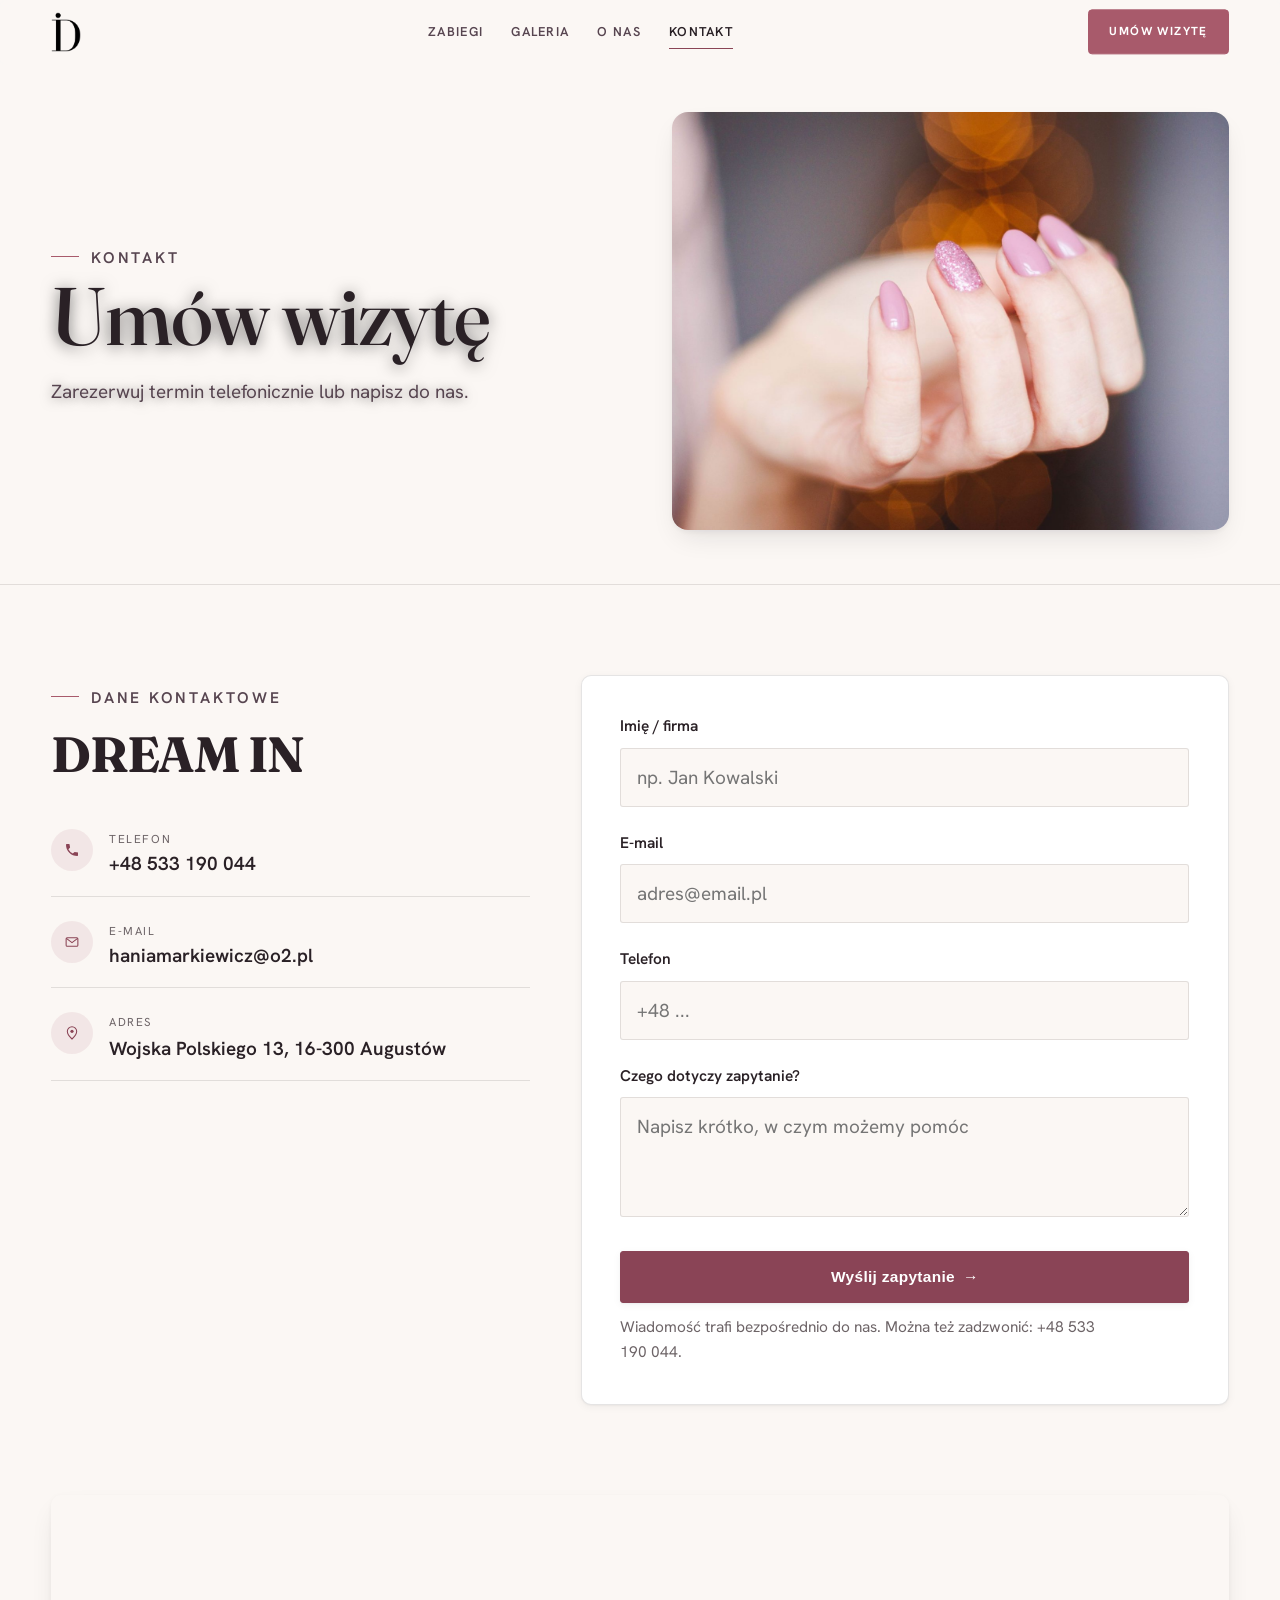
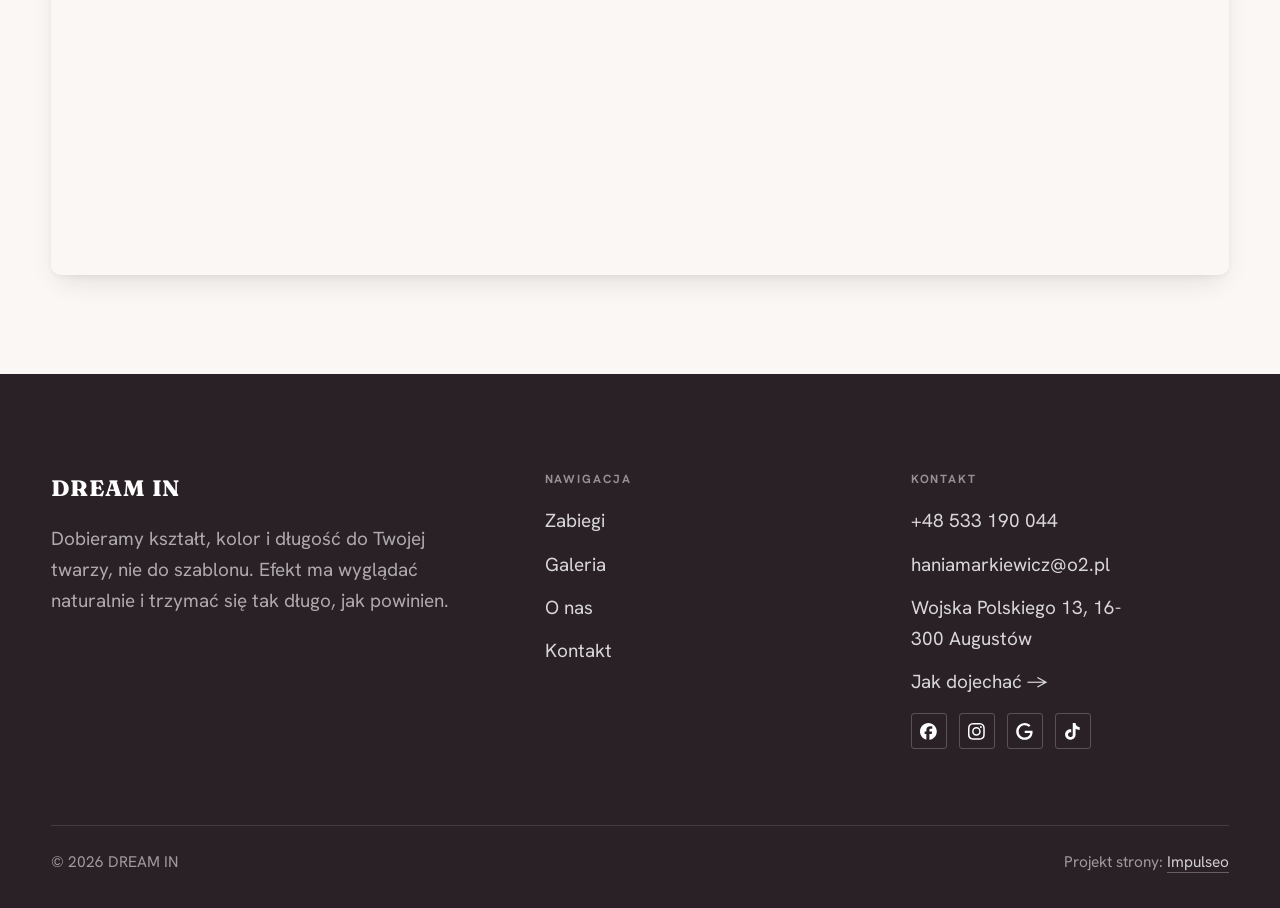
==== commit 4daed97b: "fix: logo bez bialego kafla + zdjecie w naglowku podstron nie rozciaga sie - logo.png z kanalem alfa" ====
--- a/kontakt.html
+++ b/kontakt.html
@@ -20,13 +20,13 @@
 <link rel="preconnect" href="https://fonts.googleapis.com">
 <link rel="preconnect" href="https://fonts.gstatic.com" crossorigin>
 <link href="https://fonts.googleapis.com/css2?family=Fraunces:wght@500;600;700&family=Hanken+Grotesk:wght@400;500;600&display=swap" rel="stylesheet">
-<link rel="stylesheet" href="assets/styles.css?v=e68b31e3">
+<link rel="stylesheet" href="assets/styles.css?v=d96a6031">
 </head>
 <body>
 
 <header class="nav">
   <div class="wrap nav-inner">
-    <a class="brand brand-has-logo" href="index.html"><img class="brand-logo" src="img/logo.jpg" alt="DREAM IN" width="720" height="720" decoding="async"></a>
+    <a class="brand brand-has-logo" href="index.html"><img class="brand-logo" src="img/logo.png" alt="DREAM IN" width="342" height="453" decoding="async"></a>
     <nav class="nav-links">
       <a href="oferta.html">Zabiegi</a>
       <a href="realizacje.html">Galeria</a>
--- a/assets/styles.css
+++ b/assets/styles.css
@@ -530,9 +530,9 @@
 
 /* 8) LOGO klienta w nagłówku (gdy podane --logo) */
 /* 52px domyślnie (feedback Bartka 06.07.2026: 40px ginęło, uwaga padła 3x; ~56px sprawdzone na żywym demie anna-borowiec-makeup) */
-.brand-logo{height:64px;width:auto;max-width:300px;object-fit:contain;display:block}
-.nav.is-stuck .brand-logo{height:52px}
-@media(max-width:680px){.brand-logo{height:46px;max-width:210px}}
+.brand-logo{height:40px;width:auto;max-width:300px;object-fit:contain;display:block}
+.nav.is-stuck .brand-logo{height:34px}
+@media(max-width:680px){.brand-logo{height:32px;max-width:210px}}
 
 
 /* === RWD: nagłówki na wąskich ekranach (dodane 17.07.2026 razem z fixem clamp) ===
@@ -821,8 +821,11 @@
 .pagehead-soft .eyebrow{color:var(--ink-soft)}
 .pagehead-soft .eyebrow::before{background:var(--accent)}
 .pagehead-soft p{color:var(--ink-soft);margin-top:var(--space-4);max-width:46ch}
-.pagehead-soft .ph-fig{margin:0;aspect-ratio:4/3;border-radius:16px;overflow:hidden;box-shadow:var(--sh-md)}
-.pagehead-soft .ph-fig img{width:100%;height:100%;object-fit:cover}
+.pagehead-soft .ph-fig{position:relative;margin:0;aspect-ratio:4/3;border-radius:16px;overflow:hidden;box-shadow:var(--sh-md)}
+/* FIX 27.08.2026: bazowa regula .pagehead img{position:absolute;inset:0} nie byla resetowana,
+   wiec zdjecie brala za punkt odniesienia .wrap (position:relative) i rozciagalo sie na cala
+   szerokosc naglowka, zaslaniajac tekst. Figure dostaje position:relative -> obraz zostaje w ramce. */
+.pagehead-soft .ph-fig img{position:absolute;inset:0;width:100%;height:100%;object-fit:cover}
 .pagehead-soft .ph-copy{order:-1}   /* figure PIERWSZE w DOM (blur-guard) -> copy wizualnie z lewej przez order */
 @media(max-width:860px){.pagehead-soft .wrap{grid-template-columns:1fr}.pagehead-soft .ph-copy{order:0}.pagehead-soft .ph-fig{aspect-ratio:16/10}}
 
